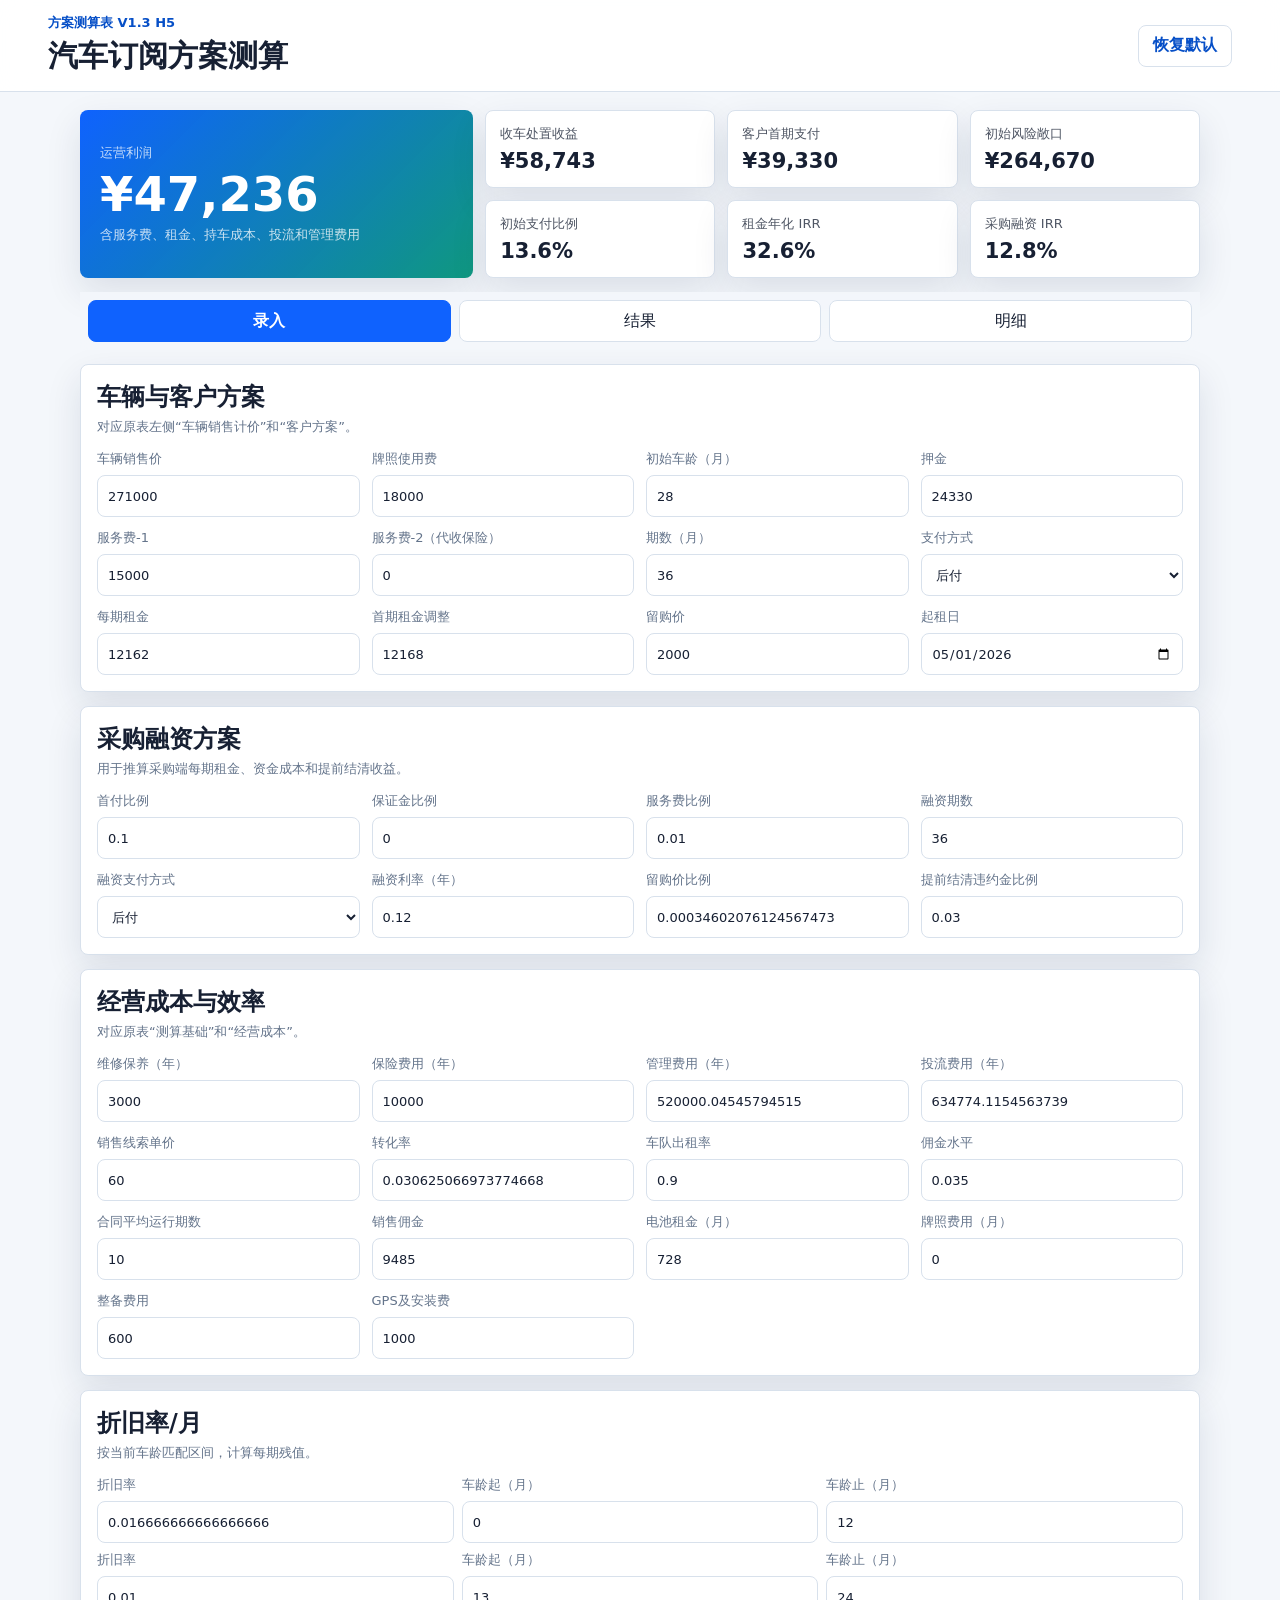
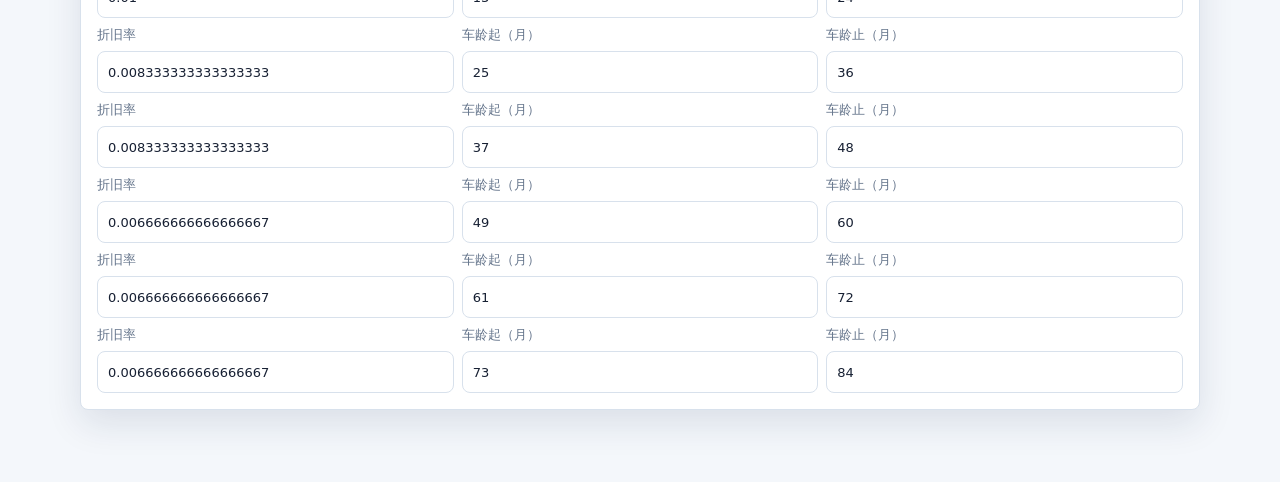
==== public/index.html @ 7b879dbf "Add Vercel public entry for calculator" ====
<!doctype html>
<html lang="zh-CN">
  <head>
    <meta charset="UTF-8" />
    <meta name="viewport" content="width=device-width, initial-scale=1.0" />
    <title>汽车订阅方案测算</title>
    <link rel="stylesheet" href="./calculator.css" />
  </head>
  <body>
    <header class="app-header">
      <div>
        <p class="eyebrow">方案测算表 V1.3 H5</p>
        <h1>汽车订阅方案测算</h1>
      </div>
      <button class="plain-button" id="resetBtn" type="button">恢复默认</button>
    </header>

    <main class="app-shell">
      <section class="summary-panel" aria-label="测算结果">
        <article class="hero-card">
          <span>运营利润</span>
          <strong id="operatingProfit">¥0</strong>
          <small id="profitHint">含服务费、租金、持车成本、投流和管理费用</small>
        </article>
        <div class="metric-grid">
          <article>
            <span>收车处置收益</span>
            <strong id="disposalProfit">¥0</strong>
          </article>
          <article>
            <span>客户首期支付</span>
            <strong id="initialPayment">¥0</strong>
          </article>
          <article>
            <span>初始风险敞口</span>
            <strong id="riskExposure">¥0</strong>
          </article>
          <article>
            <span>初始支付比例</span>
            <strong id="initialRatio">0.0%</strong>
          </article>
          <article>
            <span>租金年化 IRR</span>
            <strong id="rentIrr">0.0%</strong>
          </article>
          <article>
            <span>采购融资 IRR</span>
            <strong id="financeIrr">0.0%</strong>
          </article>
        </div>
      </section>

      <nav class="tabs" aria-label="测算模块">
        <button class="active" data-tab="input" type="button">录入</button>
        <button data-tab="result" type="button">结果</button>
        <button data-tab="cashflow" type="button">明细</button>
      </nav>

      <section class="tab-page active" id="inputTab">
        <form id="calcForm" class="form-stack">
          <section class="input-section">
            <div class="section-title">
              <h2>车辆与客户方案</h2>
              <p>对应原表左侧“车辆销售计价”和“客户方案”。</p>
            </div>
            <div class="field-grid">
              <label>车辆销售价<input name="vehiclePrice" type="number" inputmode="decimal" /></label>
              <label>牌照使用费<input name="plateUseFee" type="number" inputmode="decimal" /></label>
              <label>初始车龄（月）<input name="initialAge" type="number" inputmode="numeric" /></label>
              <label>押金<input name="deposit" type="number" inputmode="decimal" /></label>
              <label>服务费-1<input name="serviceFee1" type="number" inputmode="decimal" /></label>
              <label>服务费-2（代收保险）<input name="serviceFee2" type="number" inputmode="decimal" /></label>
              <label>期数（月）<input name="customerTerm" type="number" inputmode="numeric" /></label>
              <label>支付方式<select name="paymentMode"><option value="0">后付</option><option value="1">先付</option></select></label>
              <label>每期租金<input name="monthlyRent" type="number" inputmode="decimal" /></label>
              <label>首期租金调整<input name="firstRentAdjustment" type="number" inputmode="decimal" /></label>
              <label>留购价<input name="buyoutPrice" type="number" inputmode="decimal" /></label>
              <label>起租日<input name="startDate" type="date" /></label>
            </div>
          </section>

          <section class="input-section">
            <div class="section-title">
              <h2>采购融资方案</h2>
              <p>用于推算采购端每期租金、资金成本和提前结清收益。</p>
            </div>
            <div class="field-grid">
              <label>首付比例<input name="financeDownRatio" type="number" step="0.001" inputmode="decimal" /></label>
              <label>保证金比例<input name="financeDepositRatio" type="number" step="0.001" inputmode="decimal" /></label>
              <label>服务费比例<input name="financeFeeRatio" type="number" step="0.001" inputmode="decimal" /></label>
              <label>融资期数<input name="financeTerm" type="number" inputmode="numeric" /></label>
              <label>融资支付方式<select name="financePaymentMode"><option value="0">后付</option><option value="1">先付</option></select></label>
              <label>融资利率（年）<input name="financeRate" type="number" step="0.001" inputmode="decimal" /></label>
              <label>留购价比例<input name="financeBuyoutRatio" type="number" step="0.0001" inputmode="decimal" /></label>
              <label>提前结清违约金比例<input name="earlySettlePenalty" type="number" step="0.001" inputmode="decimal" /></label>
            </div>
          </section>

          <section class="input-section">
            <div class="section-title">
              <h2>经营成本与效率</h2>
              <p>对应原表“测算基础”和“经营成本”。</p>
            </div>
            <div class="field-grid">
              <label>维修保养（年）<input name="maintenanceYear" type="number" inputmode="decimal" /></label>
              <label>保险费用（年）<input name="insuranceYear" type="number" inputmode="decimal" /></label>
              <label>管理费用（年）<input name="adminCostYear" type="number" inputmode="decimal" /></label>
              <label>投流费用（年）<input name="trafficCostYear" type="number" inputmode="decimal" /></label>
              <label>销售线索单价<input name="leadPrice" type="number" inputmode="decimal" /></label>
              <label>转化率<input name="conversionRate" type="number" step="0.0001" inputmode="decimal" /></label>
              <label>车队出租率<input name="utilization" type="number" step="0.001" inputmode="decimal" /></label>
              <label>佣金水平<input name="commissionRate" type="number" step="0.001" inputmode="decimal" /></label>
              <label>合同平均运行期数<input name="avgRunMonths" type="number" inputmode="numeric" /></label>
              <label>销售佣金<input name="salesCommission" type="number" inputmode="decimal" /></label>
              <label>电池租金（月）<input name="batteryRent" type="number" inputmode="decimal" /></label>
              <label>牌照费用（月）<input name="plateMonthlyFee" type="number" inputmode="decimal" /></label>
              <label>整备费用<input name="refurbishFee" type="number" inputmode="decimal" /></label>
              <label>GPS及安装费<input name="gpsFee" type="number" inputmode="decimal" /></label>
            </div>
          </section>

          <section class="input-section">
            <div class="section-title">
              <h2>折旧率/月</h2>
              <p>按当前车龄匹配区间，计算每期残值。</p>
            </div>
            <div class="depreciation-grid" id="depreciationGrid"></div>
          </section>
        </form>
      </section>

      <section class="tab-page" id="resultTab">
        <div class="result-list" id="resultList"></div>
        <section class="input-section">
          <div class="section-title">
            <h2>现金流概览</h2>
            <p>展示项目净现金流前 36 期走势，便于手机快速判断回款节奏。</p>
          </div>
          <canvas id="cashflowChart" width="640" height="280" aria-label="现金流柱状图"></canvas>
        </section>
      </section>

      <section class="tab-page" id="cashflowTab">
        <div class="table-toolbar">
          <div>
            <h2>月度明细</h2>
            <p>与原表 0-60 期现金流保持同口径。</p>
          </div>
          <button class="plain-button" id="exportBtn" type="button">导出 JSON</button>
        </div>
        <div class="table-wrap">
          <table id="cashflowTable"></table>
        </div>
      </section>
    </main>

    <script src="./calculator.js"></script>
  </body>
</html>
---- public/calculator.css ----
:root {
  color-scheme: light;
  --bg: #f4f7fb;
  --panel: #ffffff;
  --panel-soft: #edf4fb;
  --text: #172033;
  --muted: #64748b;
  --line: #d8e1ec;
  --primary: #0f62fe;
  --primary-dark: #064fc7;
  --accent: #0f9f6e;
  --danger: #cf3f2f;
  --shadow: 0 14px 36px rgba(15, 35, 70, 0.11);
  font-family:
    Inter, "PingFang SC", "Microsoft YaHei", system-ui, -apple-system,
    BlinkMacSystemFont, "Segoe UI", sans-serif;
}

* {
  box-sizing: border-box;
}

body {
  margin: 0;
  background: var(--bg);
  color: var(--text);
}

button,
input,
select {
  font: inherit;
}

.app-header {
  position: sticky;
  top: 0;
  z-index: 20;
  display: flex;
  align-items: center;
  justify-content: space-between;
  gap: 16px;
  padding: 14px clamp(16px, 5vw, 48px);
  background: rgba(255, 255, 255, 0.92);
  border-bottom: 1px solid var(--line);
  backdrop-filter: blur(14px);
}

.app-header h1,
.section-title h2,
.table-toolbar h2 {
  margin: 0;
}

.app-header h1 {
  font-size: clamp(20px, 6vw, 30px);
}

.eyebrow,
.section-title p,
.table-toolbar p,
.hero-card small {
  margin: 0;
  color: var(--muted);
  font-size: 13px;
}

.eyebrow {
  margin-bottom: 4px;
  color: var(--primary-dark);
  font-weight: 700;
}

.app-shell {
  width: min(1120px, calc(100% - 24px));
  margin: 0 auto;
  padding: 18px 0 72px;
}

.summary-panel {
  display: grid;
  grid-template-columns: minmax(240px, 1.1fr) 2fr;
  gap: 12px;
  margin-bottom: 14px;
}

.hero-card,
.metric-grid article,
.input-section {
  background: var(--panel);
  border: 1px solid var(--line);
  border-radius: 8px;
  box-shadow: var(--shadow);
}

.hero-card {
  display: flex;
  min-height: 164px;
  flex-direction: column;
  justify-content: center;
  gap: 8px;
  padding: 20px;
  color: white;
  background:
    linear-gradient(135deg, rgba(15, 98, 254, 0.92), rgba(15, 159, 110, 0.88)),
    #0f62fe;
  border: 0;
}

.hero-card span,
.metric-grid span {
  color: inherit;
  opacity: 0.76;
  font-size: 13px;
}

.hero-card strong {
  font-size: clamp(34px, 11vw, 48px);
  line-height: 1;
}

.hero-card small {
  color: rgba(255, 255, 255, 0.78);
}

.metric-grid {
  display: grid;
  grid-template-columns: repeat(3, minmax(0, 1fr));
  gap: 12px;
}

.metric-grid article {
  display: flex;
  min-height: 76px;
  flex-direction: column;
  justify-content: center;
  gap: 6px;
  padding: 14px;
}

.metric-grid strong {
  font-size: 21px;
}

.tabs {
  position: sticky;
  top: 77px;
  z-index: 15;
  display: grid;
  grid-template-columns: repeat(3, 1fr);
  gap: 8px;
  margin-bottom: 14px;
  padding: 8px;
  background: rgba(244, 247, 251, 0.92);
  backdrop-filter: blur(12px);
}

.tabs button,
.plain-button {
  min-height: 42px;
  border: 1px solid var(--line);
  border-radius: 8px;
  background: var(--panel);
  color: var(--text);
  cursor: pointer;
}

.tabs button.active {
  border-color: var(--primary);
  background: var(--primary);
  color: white;
  font-weight: 700;
}

.plain-button {
  padding: 0 14px;
  color: var(--primary-dark);
  font-weight: 700;
}

.tab-page {
  display: none;
}

.tab-page.active {
  display: block;
}

.form-stack {
  display: grid;
  gap: 14px;
}

.input-section {
  padding: 16px;
}

.section-title {
  display: grid;
  gap: 5px;
  margin-bottom: 14px;
}

.field-grid {
  display: grid;
  grid-template-columns: repeat(4, minmax(0, 1fr));
  gap: 12px;
}

label {
  display: grid;
  gap: 7px;
  color: var(--muted);
  font-size: 13px;
}

input,
select {
  width: 100%;
  min-height: 42px;
  border: 1px solid var(--line);
  border-radius: 8px;
  padding: 8px 10px;
  background: #fff;
  color: var(--text);
}

input:focus,
select:focus {
  border-color: var(--primary);
  outline: 3px solid rgba(15, 98, 254, 0.12);
}

.depreciation-grid {
  display: grid;
  gap: 8px;
}

.depreciation-row {
  display: grid;
  grid-template-columns: 1fr 1fr 1fr;
  gap: 8px;
}

.result-list {
  display: grid;
  grid-template-columns: repeat(2, minmax(0, 1fr));
  gap: 12px;
  margin-bottom: 14px;
}

.result-item {
  display: grid;
  gap: 6px;
  padding: 14px;
  background: var(--panel);
  border: 1px solid var(--line);
  border-radius: 8px;
}

.result-item span {
  color: var(--muted);
  font-size: 13px;
}

.result-item strong {
  font-size: 22px;
}

canvas {
  width: 100%;
  max-height: 320px;
  background: #fff;
  border: 1px solid var(--line);
  border-radius: 8px;
}

.table-toolbar {
  display: flex;
  align-items: center;
  justify-content: space-between;
  gap: 12px;
  margin-bottom: 12px;
}

.table-wrap {
  overflow-x: auto;
  background: var(--panel);
  border: 1px solid var(--line);
  border-radius: 8px;
}

table {
  width: 100%;
  min-width: 960px;
  border-collapse: collapse;
  font-size: 13px;
}

th,
td {
  padding: 10px 9px;
  border-bottom: 1px solid var(--line);
  text-align: right;
  white-space: nowrap;
}

th:first-child,
td:first-child {
  position: sticky;
  left: 0;
  background: #fff;
  text-align: left;
}

th {
  color: var(--muted);
  background: #f8fafc;
  font-weight: 700;
}

.negative {
  color: var(--danger);
}

@media (max-width: 820px) {
  .app-header {
    align-items: flex-start;
  }

  .summary-panel,
  .metric-grid,
  .field-grid,
  .result-list {
    grid-template-columns: 1fr;
  }

  .metric-grid {
    grid-template-columns: repeat(2, minmax(0, 1fr));
  }

  .tabs {
    top: 72px;
  }

  .input-section {
    padding: 14px;
  }
}

@media (max-width: 520px) {
  .app-shell {
    width: min(100% - 16px, 1120px);
  }

  .app-header {
    padding: 12px 10px;
  }

  .plain-button {
    min-width: 76px;
    padding: 0 10px;
  }

  .metric-grid {
    grid-template-columns: 1fr;
  }

  .depreciation-row {
    grid-template-columns: 1fr;
  }
}
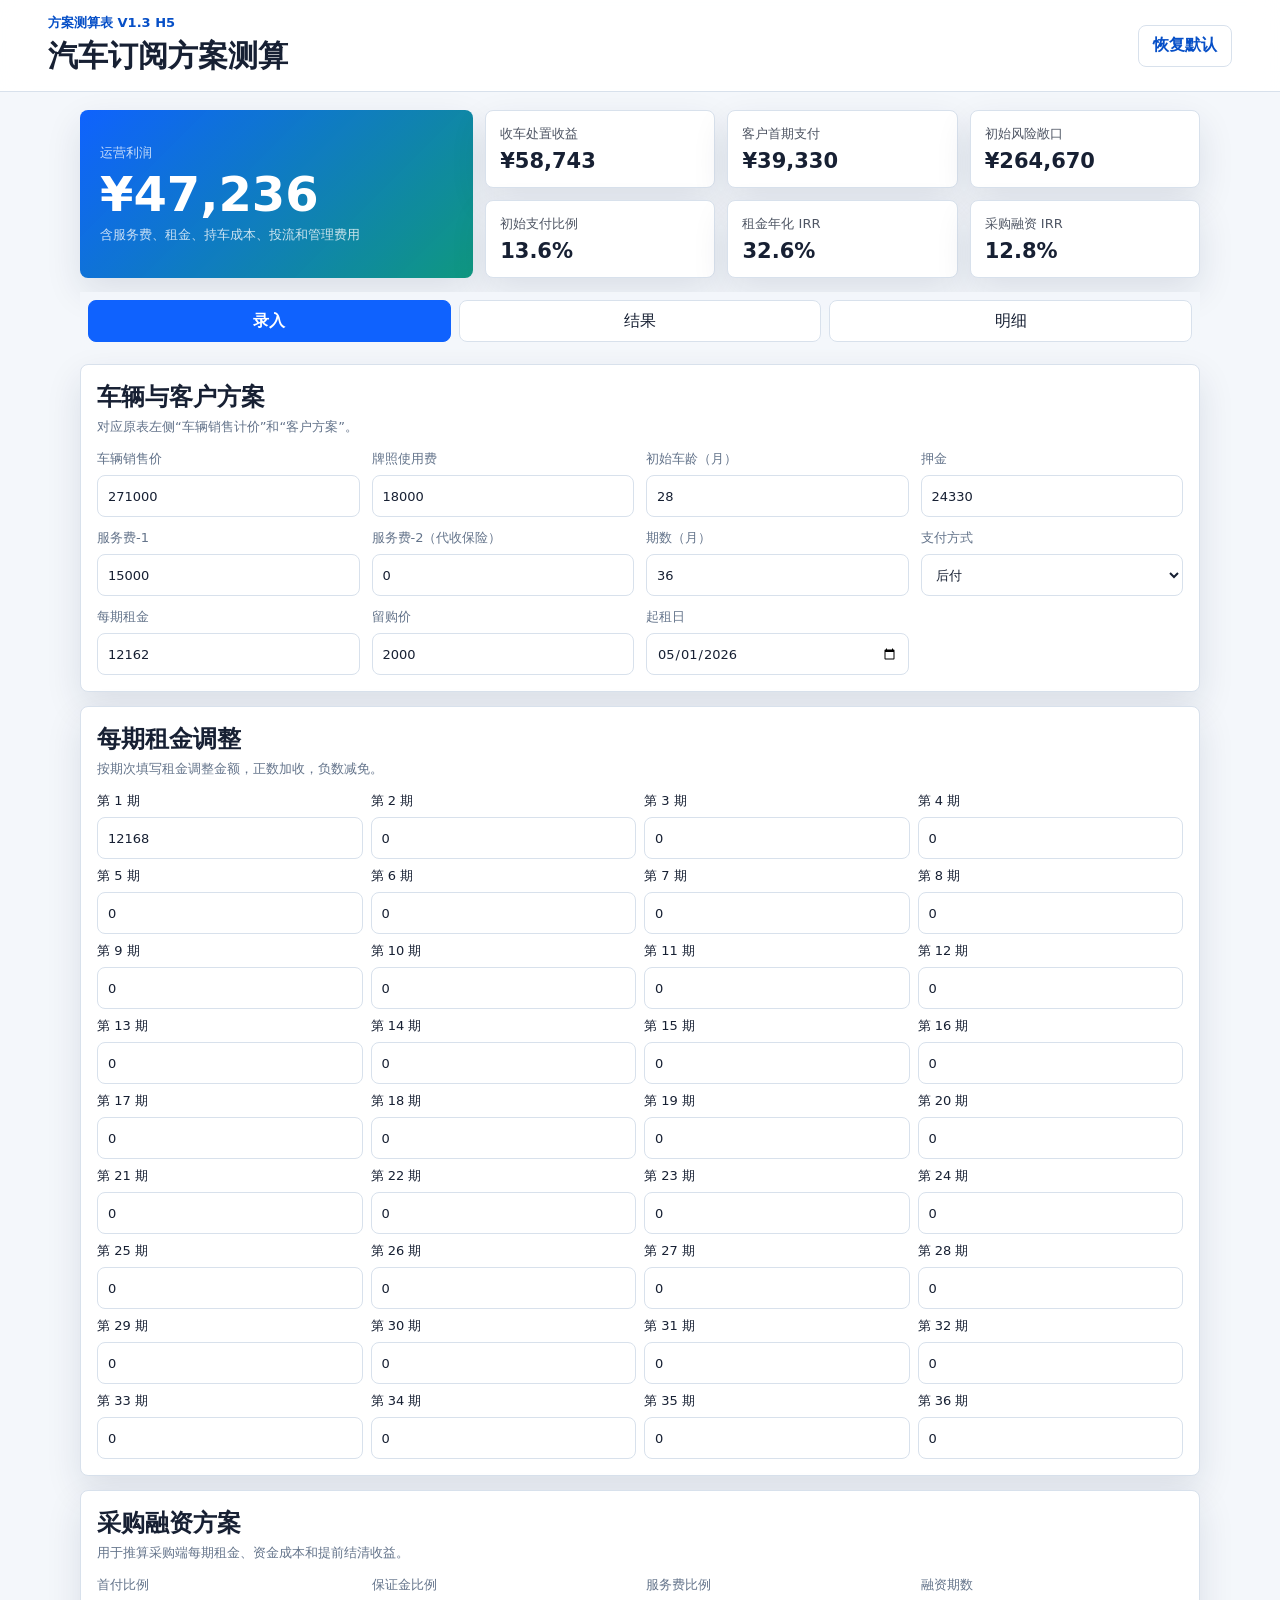
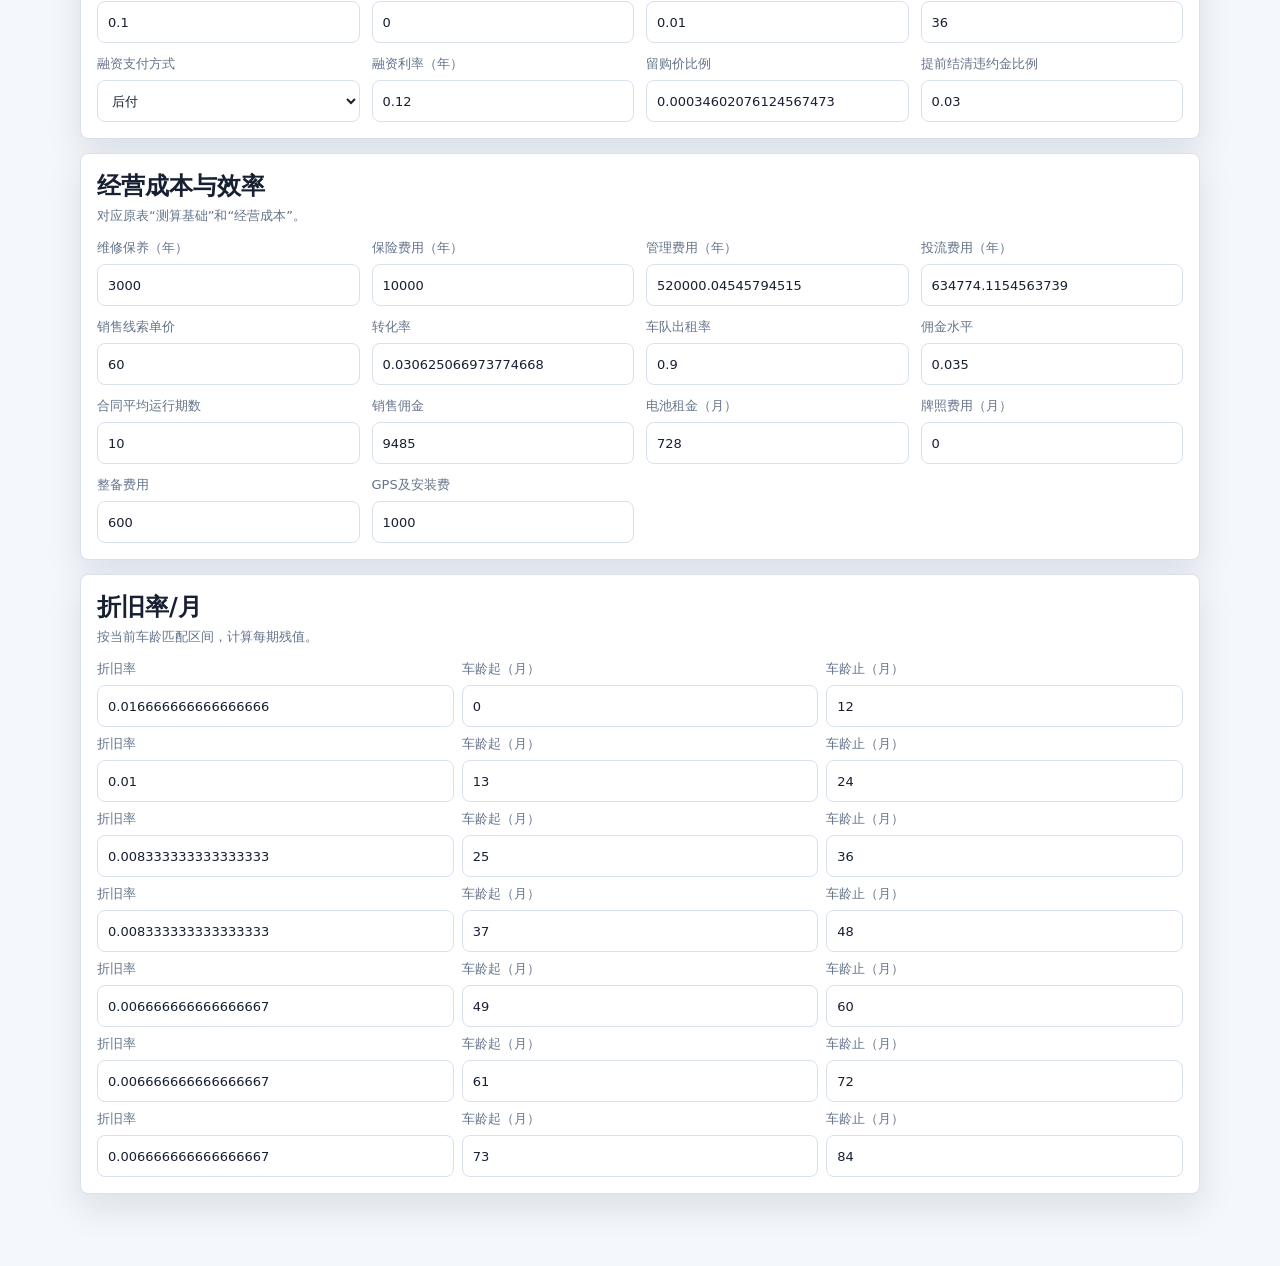
==== commit b75b253b: "Update calculator commission and rent adjustments" ====
--- a/public/index.html
+++ b/public/index.html
@@ -73,10 +73,17 @@
               <label>期数（月）<input name="customerTerm" type="number" inputmode="numeric" /></label>
               <label>支付方式<select name="paymentMode"><option value="0">后付</option><option value="1">先付</option></select></label>
               <label>每期租金<input name="monthlyRent" type="number" inputmode="decimal" /></label>
-              <label>首期租金调整<input name="firstRentAdjustment" type="number" inputmode="decimal" /></label>
               <label>留购价<input name="buyoutPrice" type="number" inputmode="decimal" /></label>
               <label>起租日<input name="startDate" type="date" /></label>
             </div>
+          </section>
+
+          <section class="input-section">
+            <div class="section-title">
+              <h2>每期租金调整</h2>
+              <p>按期次填写租金调整金额，正数加收，负数减免。</p>
+            </div>
+            <div class="rent-adjustment-grid" id="rentAdjustmentGrid"></div>
           </section>
 
           <section class="input-section">
--- a/public/calculator.css
+++ b/public/calculator.css
@@ -231,7 +231,8 @@
   outline: 3px solid rgba(15, 98, 254, 0.12);
 }
 
-.depreciation-grid {
+.depreciation-grid,
+.rent-adjustment-grid {
   display: grid;
   gap: 8px;
 }
@@ -240,6 +241,14 @@
   display: grid;
   grid-template-columns: 1fr 1fr 1fr;
   gap: 8px;
+}
+
+.rent-adjustment-grid {
+  grid-template-columns: repeat(4, minmax(0, 1fr));
+}
+
+.rent-adjustment-row label {
+  color: var(--text);
 }
 
 .result-list {
@@ -369,4 +378,8 @@
   .depreciation-row {
     grid-template-columns: 1fr;
   }
-}
+
+  .rent-adjustment-grid {
+    grid-template-columns: repeat(2, minmax(0, 1fr));
+  }
+}
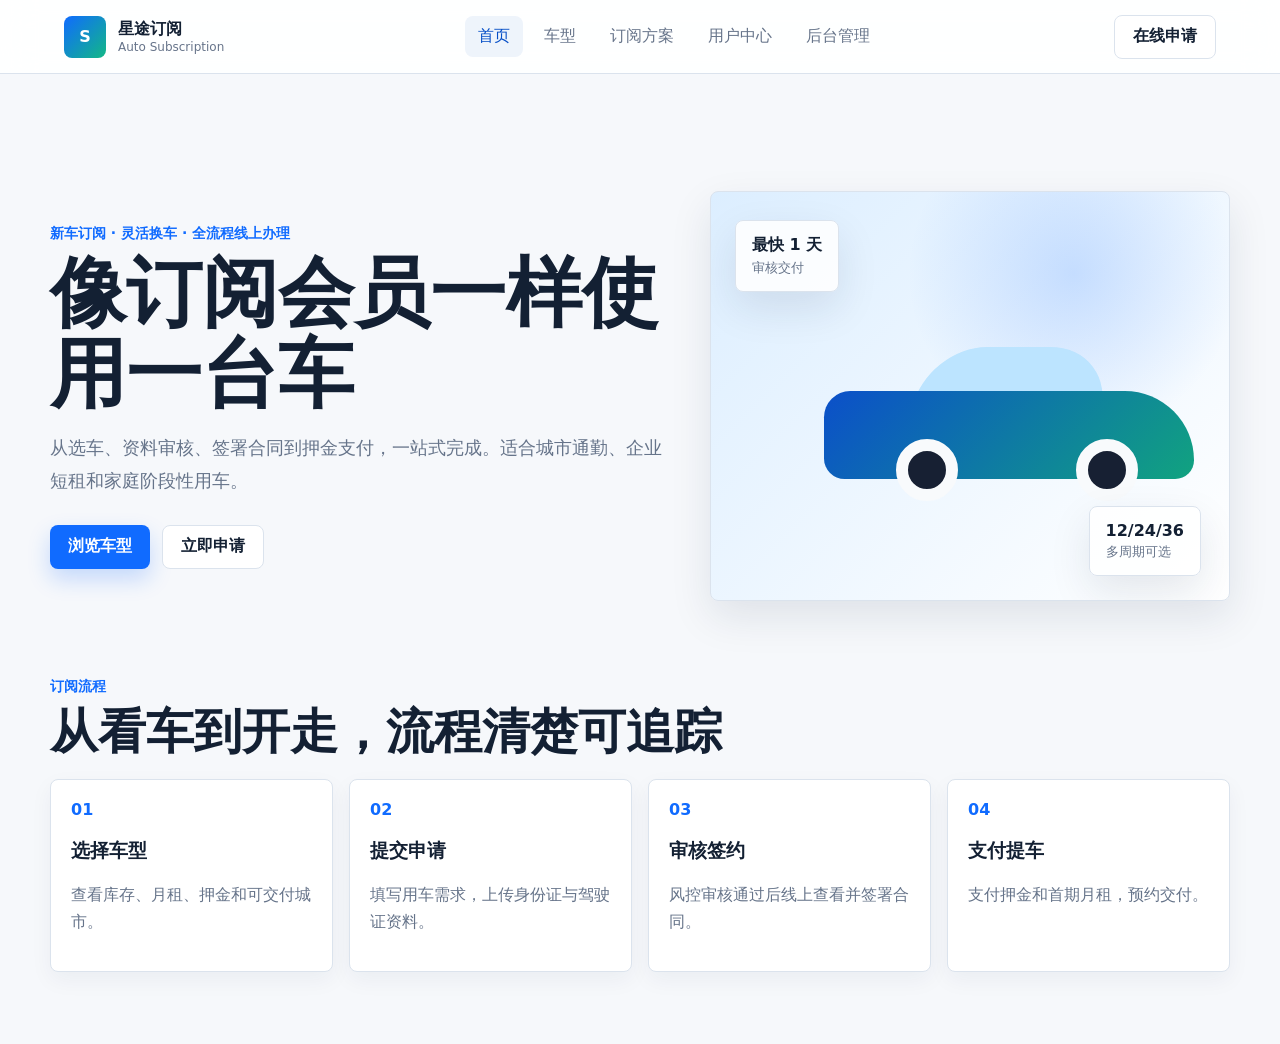
==== commit f13374b6: "Deploy car subscription website from public" ====
--- a/public/index.html
+++ b/public/index.html
@@ -3,164 +3,314 @@
   <head>
     <meta charset="UTF-8" />
     <meta name="viewport" content="width=device-width, initial-scale=1.0" />
-    <title>汽车订阅方案测算</title>
-    <link rel="stylesheet" href="./calculator.css" />
+    <title>星途汽车订阅平台</title>
+    <link rel="stylesheet" href="./styles.css" />
   </head>
   <body>
-    <header class="app-header">
-      <div>
-        <p class="eyebrow">方案测算表 V1.3 H5</p>
-        <h1>汽车订阅方案测算</h1>
-      </div>
-      <button class="plain-button" id="resetBtn" type="button">恢复默认</button>
+    <header class="topbar">
+      <a class="brand" href="#home" data-route="home">
+        <span class="brand-mark">S</span>
+        <span>
+          <strong>星途订阅</strong>
+          <small>Auto Subscription</small>
+        </span>
+      </a>
+      <nav class="main-nav" aria-label="主导航">
+        <a href="#home" data-route="home">首页</a>
+        <a href="#models" data-route="models">车型</a>
+        <a href="#plans" data-route="plans">订阅方案</a>
+        <a href="#user" data-route="user">用户中心</a>
+        <a href="#admin" data-route="admin">后台管理</a>
+      </nav>
+      <a class="ghost-button" href="#apply" data-route="apply">在线申请</a>
     </header>
 
-    <main class="app-shell">
-      <section class="summary-panel" aria-label="测算结果">
-        <article class="hero-card">
-          <span>运营利润</span>
-          <strong id="operatingProfit">¥0</strong>
-          <small id="profitHint">含服务费、租金、持车成本、投流和管理费用</small>
-        </article>
-        <div class="metric-grid">
+    <main>
+      <section class="page active" id="home" data-page="home">
+        <div class="hero">
+          <div class="hero-copy">
+            <span class="eyebrow">新车订阅 · 灵活换车 · 全流程线上办理</span>
+            <h1>像订阅会员一样使用一台车</h1>
+            <p>从选车、资料审核、签署合同到押金支付，一站式完成。适合城市通勤、企业短租和家庭阶段性用车。</p>
+            <div class="hero-actions">
+              <a class="primary-button" href="#models" data-route="models">浏览车型</a>
+              <a class="secondary-button" href="#apply" data-route="apply">立即申请</a>
+            </div>
+          </div>
+          <div class="hero-visual" aria-label="订阅汽车展示">
+            <div class="car-illustration">
+              <div class="car-window"></div>
+              <div class="car-body"></div>
+              <div class="wheel left"></div>
+              <div class="wheel right"></div>
+            </div>
+            <div class="floating-stat top">
+              <strong>最快 1 天</strong>
+              <span>审核交付</span>
+            </div>
+            <div class="floating-stat bottom">
+              <strong>12/24/36</strong>
+              <span>多周期可选</span>
+            </div>
+          </div>
+        </div>
+
+        <div class="section-header">
+          <span>订阅流程</span>
+          <h2>从看车到开走，流程清楚可追踪</h2>
+        </div>
+        <div class="steps-grid">
           <article>
-            <span>收车处置收益</span>
-            <strong id="disposalProfit">¥0</strong>
+            <strong>01</strong>
+            <h3>选择车型</h3>
+            <p>查看库存、月租、押金和可交付城市。</p>
           </article>
           <article>
-            <span>客户首期支付</span>
-            <strong id="initialPayment">¥0</strong>
+            <strong>02</strong>
+            <h3>提交申请</h3>
+            <p>填写用车需求，上传身份证与驾驶证资料。</p>
           </article>
           <article>
-            <span>初始风险敞口</span>
-            <strong id="riskExposure">¥0</strong>
+            <strong>03</strong>
+            <h3>审核签约</h3>
+            <p>风控审核通过后线上查看并签署合同。</p>
           </article>
           <article>
-            <span>初始支付比例</span>
-            <strong id="initialRatio">0.0%</strong>
+            <strong>04</strong>
+            <h3>支付提车</h3>
+            <p>支付押金和首期月租，预约交付。</p>
           </article>
-          <article>
-            <span>租金年化 IRR</span>
-            <strong id="rentIrr">0.0%</strong>
-          </article>
-          <article>
-            <span>采购融资 IRR</span>
-            <strong id="financeIrr">0.0%</strong>
-          </article>
-        </div>
-      </section>
-
-      <nav class="tabs" aria-label="测算模块">
-        <button class="active" data-tab="input" type="button">录入</button>
-        <button data-tab="result" type="button">结果</button>
-        <button data-tab="cashflow" type="button">明细</button>
-      </nav>
-
-      <section class="tab-page active" id="inputTab">
-        <form id="calcForm" class="form-stack">
-          <section class="input-section">
-            <div class="section-title">
-              <h2>车辆与客户方案</h2>
-              <p>对应原表左侧“车辆销售计价”和“客户方案”。</p>
-            </div>
-            <div class="field-grid">
-              <label>车辆销售价<input name="vehiclePrice" type="number" inputmode="decimal" /></label>
-              <label>牌照使用费<input name="plateUseFee" type="number" inputmode="decimal" /></label>
-              <label>初始车龄（月）<input name="initialAge" type="number" inputmode="numeric" /></label>
-              <label>押金<input name="deposit" type="number" inputmode="decimal" /></label>
-              <label>服务费-1<input name="serviceFee1" type="number" inputmode="decimal" /></label>
-              <label>服务费-2（代收保险）<input name="serviceFee2" type="number" inputmode="decimal" /></label>
-              <label>期数（月）<input name="customerTerm" type="number" inputmode="numeric" /></label>
-              <label>支付方式<select name="paymentMode"><option value="0">后付</option><option value="1">先付</option></select></label>
-              <label>每期租金<input name="monthlyRent" type="number" inputmode="decimal" /></label>
-              <label>留购价<input name="buyoutPrice" type="number" inputmode="decimal" /></label>
-              <label>起租日<input name="startDate" type="date" /></label>
+        </div>
+      </section>
+
+      <section class="page" id="models" data-page="models">
+        <div class="section-header">
+          <span>车型列表页</span>
+          <h2>选择适合你的订阅车型</h2>
+          <p>支持按级别、能源类型和库存状态快速筛选。</p>
+        </div>
+        <div class="filter-bar">
+          <button class="filter active" data-filter="all">全部</button>
+          <button class="filter" data-filter="ev">新能源</button>
+          <button class="filter" data-filter="suv">SUV</button>
+          <button class="filter" data-filter="sedan">轿车</button>
+          <button class="filter" data-filter="available">现车可订</button>
+        </div>
+        <div class="model-grid" id="modelGrid"></div>
+      </section>
+
+      <section class="page" id="detail" data-page="detail">
+        <div class="detail-layout" id="detailView"></div>
+      </section>
+
+      <section class="page" id="plans" data-page="plans">
+        <div class="section-header">
+          <span>订阅方案选择页</span>
+          <h2>选择周期与服务包</h2>
+          <p>价格包含基础保险、保养和道路救援，可叠加里程包。</p>
+        </div>
+        <div class="plan-grid" id="planGrid"></div>
+      </section>
+
+      <section class="page" id="apply" data-page="apply">
+        <div class="form-shell">
+          <div>
+            <span class="eyebrow">在线申请页</span>
+            <h2>提交订阅申请</h2>
+            <p>填写后会进入资料上传与审核流程。当前为本地演示，不会真实提交。</p>
+          </div>
+          <form class="stacked-form">
+            <label>
+              订阅车型
+              <select>
+                <option>Model E 城市版</option>
+                <option>Voyage SUV Pro</option>
+                <option>Lux S 商务版</option>
+              </select>
+            </label>
+            <label>
+              用车城市
+              <input type="text" value="上海" />
+            </label>
+            <label>
+              预计开始时间
+              <input type="date" />
+            </label>
+            <label>
+              联系人姓名
+              <input type="text" placeholder="请输入姓名" />
+            </label>
+            <label>
+              手机号
+              <input type="tel" placeholder="请输入手机号" />
+            </label>
+            <label>
+              备注需求
+              <textarea placeholder="如交付地址、颜色偏好、企业用车等"></textarea>
+            </label>
+            <a class="primary-button wide" href="#upload" data-route="upload">下一步：上传资料</a>
+          </form>
+        </div>
+      </section>
+
+      <section class="page" id="upload" data-page="upload">
+        <div class="section-header">
+          <span>身份/驾驶证资料上传页</span>
+          <h2>上传审核资料</h2>
+          <p>资料用于实名认证、驾驶资质和风控校验。</p>
+        </div>
+        <div class="upload-grid">
+          <div class="upload-box">
+            <strong>身份证正反面</strong>
+            <p>支持 JPG、PNG、PDF，需清晰无遮挡。</p>
+            <button>选择文件</button>
+          </div>
+          <div class="upload-box">
+            <strong>驾驶证主页/副页</strong>
+            <p>有效期需覆盖订阅周期。</p>
+            <button>选择文件</button>
+          </div>
+          <div class="upload-box">
+            <strong>补充风控资料</strong>
+            <p>企业用户可上传营业执照或授权书。</p>
+            <button>选择文件</button>
+          </div>
+        </div>
+        <div class="flow-actions">
+          <a class="secondary-button" href="#apply" data-route="apply">返回申请</a>
+          <a class="primary-button" href="#confirm" data-route="confirm">提交审核并确认订单</a>
+        </div>
+      </section>
+
+      <section class="page" id="confirm" data-page="confirm">
+        <div class="checkout-layout">
+          <div class="checkout-main">
+            <span class="eyebrow">订单确认页</span>
+            <h2>确认订阅订单</h2>
+            <div class="summary-list">
+              <div><span>车型</span><strong>Model E 城市版</strong></div>
+              <div><span>周期</span><strong>24 个月</strong></div>
+              <div><span>月租</span><strong>¥4,280/月</strong></div>
+              <div><span>押金</span><strong>¥12,000</strong></div>
+              <div><span>交付城市</span><strong>上海</strong></div>
+            </div>
+          </div>
+          <aside class="checkout-side">
+            <h3>费用合计</h3>
+            <div class="price-line"><span>押金</span><strong>¥12,000</strong></div>
+            <div class="price-line"><span>首期月租</span><strong>¥4,280</strong></div>
+            <div class="price-total"><span>本次应付</span><strong>¥16,280</strong></div>
+            <a class="primary-button wide" href="#payment" data-route="payment">去支付</a>
+          </aside>
+        </div>
+      </section>
+
+      <section class="page" id="payment" data-page="payment">
+        <div class="payment-panel">
+          <span class="eyebrow">支付/押金支付页</span>
+          <h2>支付押金与首期月租</h2>
+          <div class="pay-methods">
+            <button class="pay-method active">微信支付</button>
+            <button class="pay-method">支付宝</button>
+            <button class="pay-method">企业转账</button>
+          </div>
+          <div class="qr-code">¥16,280</div>
+          <p>支付成功后订单进入“待签约/交付”状态。</p>
+          <a class="primary-button" href="#contract" data-route="contract">模拟支付成功</a>
+        </div>
+      </section>
+
+      <section class="page" id="user" data-page="user">
+        <div class="dashboard-layout">
+          <aside class="sidebar">
+            <strong>用户中心</strong>
+            <a href="#user" data-route="user">我的订单</a>
+            <a href="#contract" data-route="contract">合同签署</a>
+            <a href="#upload" data-route="upload">资料管理</a>
+            <a href="#payment" data-route="payment">账单支付</a>
+          </aside>
+          <div class="dashboard-main">
+            <div class="section-header compact">
+              <span>用户中心</span>
+              <h2>我的订阅</h2>
+            </div>
+            <div class="user-card">
+              <div>
+                <h3>Model E 城市版</h3>
+                <p>订单号：SO20260521001 · 状态：待签署合同</p>
+              </div>
+              <a class="secondary-button" href="#contract" data-route="contract">查看合同</a>
+            </div>
+            <div class="progress-line">
+              <span class="done">申请</span>
+              <span class="done">审核</span>
+              <span class="active">签约</span>
+              <span>支付</span>
+              <span>交付</span>
+            </div>
+            <div class="metric-grid">
+              <article><span>下次账单</span><strong>2026-06-21</strong></article>
+              <article><span>月租</span><strong>¥4,280</strong></article>
+              <article><span>剩余里程</span><strong>1,820 km</strong></article>
+            </div>
+          </div>
+        </div>
+      </section>
+
+      <section class="page" id="contract" data-page="contract">
+        <div class="contract-layout">
+          <div class="contract-doc">
+            <span>汽车订阅服务合同</span>
+            <h2>星途订阅平台车辆订阅协议</h2>
+            <p>甲方为车辆订阅服务提供方，乙方为订阅用户。双方确认车辆、费用、交付、保险、违约与退订规则，并通过电子签名完成合同确认。</p>
+            <div class="contract-clause">1. 订阅车辆：Model E 城市版，车架号待交付时确认。</div>
+            <div class="contract-clause">2. 订阅周期：24 个月，月租 ¥4,280，押金 ¥12,000。</div>
+            <div class="contract-clause">3. 费用支付：乙方应按月支付订阅费用，逾期将触发提醒与风控流程。</div>
+            <div class="signature-box">点击右侧按钮完成电子签署</div>
+          </div>
+          <aside class="contract-actions">
+            <span class="eyebrow">合同查看与签署页</span>
+            <h3>签署状态</h3>
+            <p>合同模板已生成，等待用户电子签。</p>
+            <button class="primary-button wide" id="signButton">电子签署</button>
+            <button class="secondary-button wide">下载合同</button>
+          </aside>
+        </div>
+      </section>
+
+      <section class="page" id="admin" data-page="admin">
+        <div class="admin-layout">
+          <aside class="admin-menu">
+            <strong>运营后台</strong>
+            <button class="admin-tab active" data-admin="vehicles">车辆管理</button>
+            <button class="admin-tab" data-admin="pricing">价格管理</button>
+            <button class="admin-tab" data-admin="orders">订单管理</button>
+            <button class="admin-tab" data-admin="customers">客户管理</button>
+            <button class="admin-tab" data-admin="contracts">合同管理</button>
+            <button class="admin-tab" data-admin="payments">支付管理</button>
+            <button class="admin-tab" data-admin="risk">风控审核</button>
+            <button class="admin-tab" data-admin="analytics">运营数据</button>
+          </aside>
+          <section class="admin-content">
+            <div class="admin-head">
+              <div>
+                <span class="eyebrow">后台模块</span>
+                <h2 id="adminTitle">车辆管理</h2>
+              </div>
+              <button class="primary-button">新增记录</button>
+            </div>
+            <div class="admin-kpis" id="adminKpis"></div>
+            <div class="table-wrap">
+              <table>
+                <thead id="adminTableHead"></thead>
+                <tbody id="adminTableBody"></tbody>
+              </table>
             </div>
           </section>
-
-          <section class="input-section">
-            <div class="section-title">
-              <h2>每期租金调整</h2>
-              <p>按期次填写租金调整金额，正数加收，负数减免。</p>
-            </div>
-            <div class="rent-adjustment-grid" id="rentAdjustmentGrid"></div>
-          </section>
-
-          <section class="input-section">
-            <div class="section-title">
-              <h2>采购融资方案</h2>
-              <p>用于推算采购端每期租金、资金成本和提前结清收益。</p>
-            </div>
-            <div class="field-grid">
-              <label>首付比例<input name="financeDownRatio" type="number" step="0.001" inputmode="decimal" /></label>
-              <label>保证金比例<input name="financeDepositRatio" type="number" step="0.001" inputmode="decimal" /></label>
-              <label>服务费比例<input name="financeFeeRatio" type="number" step="0.001" inputmode="decimal" /></label>
-              <label>融资期数<input name="financeTerm" type="number" inputmode="numeric" /></label>
-              <label>融资支付方式<select name="financePaymentMode"><option value="0">后付</option><option value="1">先付</option></select></label>
-              <label>融资利率（年）<input name="financeRate" type="number" step="0.001" inputmode="decimal" /></label>
-              <label>留购价比例<input name="financeBuyoutRatio" type="number" step="0.0001" inputmode="decimal" /></label>
-              <label>提前结清违约金比例<input name="earlySettlePenalty" type="number" step="0.001" inputmode="decimal" /></label>
-            </div>
-          </section>
-
-          <section class="input-section">
-            <div class="section-title">
-              <h2>经营成本与效率</h2>
-              <p>对应原表“测算基础”和“经营成本”。</p>
-            </div>
-            <div class="field-grid">
-              <label>维修保养（年）<input name="maintenanceYear" type="number" inputmode="decimal" /></label>
-              <label>保险费用（年）<input name="insuranceYear" type="number" inputmode="decimal" /></label>
-              <label>管理费用（年）<input name="adminCostYear" type="number" inputmode="decimal" /></label>
-              <label>投流费用（年）<input name="trafficCostYear" type="number" inputmode="decimal" /></label>
-              <label>销售线索单价<input name="leadPrice" type="number" inputmode="decimal" /></label>
-              <label>转化率<input name="conversionRate" type="number" step="0.0001" inputmode="decimal" /></label>
-              <label>车队出租率<input name="utilization" type="number" step="0.001" inputmode="decimal" /></label>
-              <label>佣金水平<input name="commissionRate" type="number" step="0.001" inputmode="decimal" /></label>
-              <label>合同平均运行期数<input name="avgRunMonths" type="number" inputmode="numeric" /></label>
-              <label>销售佣金<input name="salesCommission" type="number" inputmode="decimal" /></label>
-              <label>电池租金（月）<input name="batteryRent" type="number" inputmode="decimal" /></label>
-              <label>牌照费用（月）<input name="plateMonthlyFee" type="number" inputmode="decimal" /></label>
-              <label>整备费用<input name="refurbishFee" type="number" inputmode="decimal" /></label>
-              <label>GPS及安装费<input name="gpsFee" type="number" inputmode="decimal" /></label>
-            </div>
-          </section>
-
-          <section class="input-section">
-            <div class="section-title">
-              <h2>折旧率/月</h2>
-              <p>按当前车龄匹配区间，计算每期残值。</p>
-            </div>
-            <div class="depreciation-grid" id="depreciationGrid"></div>
-          </section>
-        </form>
-      </section>
-
-      <section class="tab-page" id="resultTab">
-        <div class="result-list" id="resultList"></div>
-        <section class="input-section">
-          <div class="section-title">
-            <h2>现金流概览</h2>
-            <p>展示项目净现金流前 36 期走势，便于手机快速判断回款节奏。</p>
-          </div>
-          <canvas id="cashflowChart" width="640" height="280" aria-label="现金流柱状图"></canvas>
-        </section>
-      </section>
-
-      <section class="tab-page" id="cashflowTab">
-        <div class="table-toolbar">
-          <div>
-            <h2>月度明细</h2>
-            <p>与原表 0-60 期现金流保持同口径。</p>
-          </div>
-          <button class="plain-button" id="exportBtn" type="button">导出 JSON</button>
-        </div>
-        <div class="table-wrap">
-          <table id="cashflowTable"></table>
         </div>
       </section>
     </main>
 
-    <script src="./calculator.js"></script>
+    <script src="./app.js"></script>
   </body>
 </html>
--- a/public/styles.css
+++ b/public/styles.css
@@ -0,0 +1,886 @@
+:root {
+  color-scheme: light;
+  --bg: #f6f8fb;
+  --panel: #ffffff;
+  --panel-soft: #eef4fb;
+  --text: #132033;
+  --muted: #66748a;
+  --line: #dbe3ed;
+  --primary: #106bff;
+  --primary-dark: #064fc7;
+  --accent: #00a884;
+  --warning: #f59f00;
+  --danger: #d9480f;
+  --shadow: 0 16px 42px rgba(21, 42, 70, 0.1);
+  font-family:
+    Inter, "PingFang SC", "Microsoft YaHei", system-ui, -apple-system,
+    BlinkMacSystemFont, "Segoe UI", sans-serif;
+}
+
+* {
+  box-sizing: border-box;
+}
+
+html {
+  scroll-behavior: smooth;
+}
+
+body {
+  margin: 0;
+  background: var(--bg);
+  color: var(--text);
+}
+
+a {
+  color: inherit;
+  text-decoration: none;
+}
+
+button,
+input,
+select,
+textarea {
+  font: inherit;
+}
+
+.topbar {
+  position: sticky;
+  top: 0;
+  z-index: 10;
+  display: flex;
+  align-items: center;
+  justify-content: space-between;
+  gap: 22px;
+  min-height: 74px;
+  padding: 12px clamp(18px, 5vw, 72px);
+  background: rgba(255, 255, 255, 0.9);
+  border-bottom: 1px solid var(--line);
+  backdrop-filter: blur(16px);
+}
+
+.brand {
+  display: flex;
+  align-items: center;
+  gap: 12px;
+  min-width: 170px;
+}
+
+.brand-mark {
+  display: grid;
+  width: 42px;
+  height: 42px;
+  place-items: center;
+  color: white;
+  background: linear-gradient(135deg, var(--primary), #12b886);
+  border-radius: 8px;
+  font-weight: 800;
+}
+
+.brand small {
+  display: block;
+  color: var(--muted);
+  font-size: 12px;
+}
+
+.main-nav {
+  display: flex;
+  align-items: center;
+  justify-content: center;
+  gap: 8px;
+  flex: 1;
+}
+
+.main-nav a,
+.sidebar a,
+.admin-tab {
+  border-radius: 8px;
+  color: var(--muted);
+  padding: 10px 13px;
+}
+
+.main-nav a.active,
+.main-nav a:hover,
+.sidebar a:hover,
+.admin-tab.active {
+  background: var(--panel-soft);
+  color: var(--primary-dark);
+}
+
+main {
+  min-height: calc(100vh - 74px);
+}
+
+.page {
+  display: none;
+  width: min(1180px, calc(100% - 36px));
+  margin: 0 auto;
+  padding: 42px 0 72px;
+}
+
+.page.active {
+  display: block;
+}
+
+.hero {
+  display: grid;
+  grid-template-columns: minmax(0, 1fr) minmax(340px, 520px);
+  gap: 40px;
+  align-items: center;
+  min-height: 560px;
+}
+
+.hero-copy h1,
+.section-header h2,
+.form-shell h2,
+.checkout-main h2,
+.payment-panel h2 {
+  margin: 10px 0 16px;
+  letter-spacing: 0;
+  line-height: 1.06;
+}
+
+.hero-copy h1 {
+  max-width: 680px;
+  font-size: clamp(42px, 6vw, 76px);
+}
+
+.hero-copy p {
+  max-width: 620px;
+  color: var(--muted);
+  font-size: 18px;
+  line-height: 1.8;
+}
+
+.eyebrow,
+.section-header span {
+  color: var(--primary);
+  font-size: 14px;
+  font-weight: 800;
+}
+
+.hero-actions,
+.flow-actions {
+  display: flex;
+  flex-wrap: wrap;
+  gap: 12px;
+  margin-top: 28px;
+}
+
+.primary-button,
+.secondary-button,
+.ghost-button {
+  display: inline-flex;
+  align-items: center;
+  justify-content: center;
+  min-height: 44px;
+  border: 0;
+  border-radius: 8px;
+  cursor: pointer;
+  font-weight: 800;
+  padding: 0 18px;
+}
+
+.primary-button {
+  color: white;
+  background: var(--primary);
+  box-shadow: 0 10px 22px rgba(16, 107, 255, 0.22);
+}
+
+.primary-button:hover {
+  background: var(--primary-dark);
+}
+
+.secondary-button,
+.ghost-button {
+  background: var(--panel);
+  border: 1px solid var(--line);
+  color: var(--text);
+}
+
+.wide {
+  width: 100%;
+}
+
+.hero-visual {
+  position: relative;
+  min-height: 410px;
+  overflow: hidden;
+  background:
+    radial-gradient(circle at 70% 20%, rgba(16, 107, 255, 0.18), transparent 34%),
+    linear-gradient(135deg, #dceeff, #ffffff);
+  border: 1px solid var(--line);
+  border-radius: 8px;
+  box-shadow: var(--shadow);
+}
+
+.car-illustration {
+  position: absolute;
+  right: 35px;
+  bottom: 85px;
+  width: 370px;
+  height: 190px;
+}
+
+.car-body {
+  position: absolute;
+  inset: 66px 0 36px;
+  background: linear-gradient(135deg, #0b4fca, #11a37f);
+  border-radius: 28px 74px 20px 22px;
+}
+
+.car-window {
+  position: absolute;
+  top: 22px;
+  left: 94px;
+  width: 190px;
+  height: 75px;
+  background: #bce4ff;
+  border-radius: 60px 68px 8px 10px;
+  transform: skewX(-14deg);
+}
+
+.wheel {
+  position: absolute;
+  bottom: 14px;
+  width: 62px;
+  height: 62px;
+  background: #172033;
+  border: 12px solid #f8fafc;
+  border-radius: 50%;
+}
+
+.wheel.left {
+  left: 72px;
+}
+
+.wheel.right {
+  right: 56px;
+}
+
+.floating-stat {
+  position: absolute;
+  display: grid;
+  gap: 3px;
+  padding: 14px 16px;
+  background: rgba(255, 255, 255, 0.88);
+  border: 1px solid var(--line);
+  border-radius: 8px;
+  box-shadow: var(--shadow);
+}
+
+.floating-stat.top {
+  left: 24px;
+  top: 28px;
+}
+
+.floating-stat.bottom {
+  right: 28px;
+  bottom: 24px;
+}
+
+.floating-stat span {
+  color: var(--muted);
+  font-size: 13px;
+}
+
+.section-header {
+  max-width: 760px;
+  margin-bottom: 22px;
+}
+
+.section-header h2 {
+  font-size: clamp(30px, 4vw, 48px);
+}
+
+.section-header p {
+  color: var(--muted);
+  line-height: 1.7;
+}
+
+.section-header.compact h2 {
+  font-size: 34px;
+}
+
+.steps-grid,
+.model-grid,
+.plan-grid,
+.upload-grid,
+.metric-grid,
+.admin-kpis {
+  display: grid;
+  grid-template-columns: repeat(4, minmax(0, 1fr));
+  gap: 16px;
+}
+
+.steps-grid article,
+.model-card,
+.plan-card,
+.upload-box,
+.user-card,
+.metric-grid article,
+.checkout-side,
+.payment-panel,
+.contract-actions,
+.admin-kpis article {
+  background: var(--panel);
+  border: 1px solid var(--line);
+  border-radius: 8px;
+  box-shadow: 0 8px 22px rgba(21, 42, 70, 0.05);
+}
+
+.steps-grid article,
+.model-card,
+.plan-card,
+.upload-box,
+.metric-grid article,
+.admin-kpis article {
+  padding: 20px;
+}
+
+.steps-grid strong {
+  color: var(--primary);
+}
+
+.steps-grid p,
+.model-card p,
+.plan-card p,
+.upload-box p,
+.payment-panel p,
+.contract-actions p {
+  color: var(--muted);
+  line-height: 1.65;
+}
+
+.filter-bar,
+.pay-methods {
+  display: flex;
+  flex-wrap: wrap;
+  gap: 10px;
+  margin-bottom: 22px;
+}
+
+.filter,
+.pay-method {
+  min-height: 38px;
+  padding: 0 14px;
+  border: 1px solid var(--line);
+  background: var(--panel);
+  border-radius: 999px;
+  cursor: pointer;
+}
+
+.filter.active,
+.pay-method.active {
+  color: white;
+  background: var(--primary);
+  border-color: var(--primary);
+}
+
+.model-card {
+  display: grid;
+  gap: 14px;
+}
+
+.model-image {
+  display: grid;
+  min-height: 150px;
+  place-items: end center;
+  padding: 22px 18px;
+  background: linear-gradient(135deg, #e9f3ff, #f8fbff);
+  border-radius: 8px;
+}
+
+.mini-car {
+  width: 82%;
+  max-width: 260px;
+  height: 72px;
+  background: linear-gradient(135deg, var(--paint, #106bff), #172033);
+  border-radius: 42px 80px 18px 22px;
+  position: relative;
+}
+
+.mini-car::before {
+  content: "";
+  position: absolute;
+  top: -30px;
+  left: 32%;
+  width: 38%;
+  height: 42px;
+  background: #cfeeff;
+  border-radius: 48px 50px 4px 6px;
+  transform: skewX(-12deg);
+}
+
+.mini-car::after {
+  content: "";
+  position: absolute;
+  left: 14%;
+  right: 11%;
+  bottom: -14px;
+  height: 28px;
+  background:
+    radial-gradient(circle at 10% 50%, #172033 0 12px, transparent 13px),
+    radial-gradient(circle at 90% 50%, #172033 0 12px, transparent 13px);
+}
+
+.tag-row {
+  display: flex;
+  flex-wrap: wrap;
+  gap: 8px;
+}
+
+.tag {
+  border-radius: 999px;
+  background: var(--panel-soft);
+  color: var(--primary-dark);
+  font-size: 12px;
+  font-weight: 800;
+  padding: 5px 8px;
+}
+
+.card-foot,
+.price-line,
+.price-total,
+.summary-list div {
+  display: flex;
+  align-items: center;
+  justify-content: space-between;
+  gap: 16px;
+}
+
+.price {
+  color: var(--primary-dark);
+  font-size: 24px;
+}
+
+.detail-layout,
+.checkout-layout,
+.contract-layout {
+  display: grid;
+  grid-template-columns: minmax(0, 1fr) 360px;
+  gap: 24px;
+}
+
+.detail-media,
+.detail-panel,
+.checkout-main,
+.contract-doc,
+.form-shell,
+.dashboard-main,
+.admin-content {
+  background: var(--panel);
+  border: 1px solid var(--line);
+  border-radius: 8px;
+  padding: 28px;
+}
+
+.detail-media {
+  min-height: 400px;
+  display: grid;
+  align-items: end;
+  background: linear-gradient(135deg, #edf6ff, #ffffff);
+}
+
+.detail-media .mini-car {
+  margin: auto auto 42px;
+  width: min(540px, 85%);
+  height: 128px;
+}
+
+.detail-panel {
+  display: grid;
+  align-content: start;
+  gap: 18px;
+}
+
+.spec-grid {
+  display: grid;
+  grid-template-columns: repeat(2, minmax(0, 1fr));
+  gap: 12px;
+}
+
+.spec-grid div {
+  padding: 12px;
+  background: var(--panel-soft);
+  border-radius: 8px;
+}
+
+.spec-grid span,
+.summary-list span,
+.metric-grid span,
+.price-line span,
+.admin-kpis span {
+  display: block;
+  color: var(--muted);
+  font-size: 13px;
+}
+
+.plan-card {
+  display: grid;
+  gap: 13px;
+  position: relative;
+}
+
+.plan-card.featured {
+  border-color: rgba(16, 107, 255, 0.5);
+  box-shadow: 0 16px 36px rgba(16, 107, 255, 0.12);
+}
+
+.plan-card ul {
+  display: grid;
+  gap: 8px;
+  margin: 0;
+  padding: 0 0 0 18px;
+  color: var(--muted);
+}
+
+.form-shell {
+  display: grid;
+  grid-template-columns: 0.82fr 1.18fr;
+  gap: 30px;
+}
+
+.stacked-form {
+  display: grid;
+  gap: 14px;
+}
+
+.stacked-form label {
+  display: grid;
+  gap: 7px;
+  color: var(--muted);
+  font-weight: 700;
+}
+
+.stacked-form input,
+.stacked-form select,
+.stacked-form textarea {
+  width: 100%;
+  border: 1px solid var(--line);
+  border-radius: 8px;
+  color: var(--text);
+  padding: 12px 13px;
+}
+
+.stacked-form textarea {
+  min-height: 96px;
+  resize: vertical;
+}
+
+.upload-box {
+  min-height: 190px;
+  display: grid;
+  align-content: space-between;
+}
+
+.upload-box button {
+  min-height: 40px;
+  border: 1px dashed var(--primary);
+  border-radius: 8px;
+  color: var(--primary-dark);
+  background: #f4f8ff;
+  cursor: pointer;
+}
+
+.checkout-main,
+.checkout-side,
+.contract-actions,
+.payment-panel {
+  padding: 28px;
+}
+
+.summary-list {
+  display: grid;
+  gap: 12px;
+  margin-top: 24px;
+}
+
+.summary-list div,
+.price-line,
+.price-total {
+  padding: 14px 0;
+  border-bottom: 1px solid var(--line);
+}
+
+.price-total strong {
+  color: var(--danger);
+  font-size: 30px;
+}
+
+.payment-panel {
+  width: min(560px, 100%);
+  margin: 0 auto;
+  text-align: center;
+}
+
+.pay-methods {
+  justify-content: center;
+}
+
+.qr-code {
+  display: grid;
+  width: 210px;
+  height: 210px;
+  place-items: center;
+  margin: 24px auto;
+  background:
+    linear-gradient(90deg, #172033 10px, transparent 10px) 0 0 / 24px 24px,
+    linear-gradient(#172033 10px, transparent 10px) 0 0 / 24px 24px,
+    #fff;
+  border: 12px solid white;
+  outline: 1px solid var(--line);
+  color: var(--primary);
+  font-size: 28px;
+  font-weight: 900;
+}
+
+.dashboard-layout,
+.admin-layout {
+  display: grid;
+  grid-template-columns: 230px minmax(0, 1fr);
+  gap: 20px;
+}
+
+.sidebar,
+.admin-menu {
+  position: sticky;
+  top: 94px;
+  display: grid;
+  align-content: start;
+  gap: 8px;
+  min-height: 420px;
+  background: var(--panel);
+  border: 1px solid var(--line);
+  border-radius: 8px;
+  padding: 18px;
+}
+
+.user-card {
+  display: flex;
+  align-items: center;
+  justify-content: space-between;
+  gap: 18px;
+  padding: 22px;
+}
+
+.user-card p {
+  color: var(--muted);
+}
+
+.progress-line {
+  display: grid;
+  grid-template-columns: repeat(5, minmax(0, 1fr));
+  gap: 8px;
+  margin: 22px 0;
+}
+
+.progress-line span {
+  border-radius: 8px;
+  background: var(--panel-soft);
+  color: var(--muted);
+  padding: 10px;
+  text-align: center;
+}
+
+.progress-line .done {
+  color: #087f5b;
+  background: #d3f9d8;
+}
+
+.progress-line .active {
+  color: #8d5b00;
+  background: #fff3bf;
+}
+
+.contract-doc {
+  min-height: 620px;
+  background: #fffefa;
+}
+
+.contract-doc h2 {
+  text-align: center;
+}
+
+.contract-doc p {
+  color: var(--muted);
+  line-height: 1.8;
+}
+
+.contract-clause {
+  margin-top: 16px;
+  padding: 14px;
+  border: 1px solid #eadfbe;
+  border-radius: 8px;
+  background: #fff9db;
+}
+
+.signature-box {
+  display: grid;
+  height: 116px;
+  place-items: center;
+  margin-top: 28px;
+  border: 1px dashed var(--warning);
+  border-radius: 8px;
+  color: var(--muted);
+}
+
+.signature-box.signed {
+  border-color: var(--accent);
+  color: #087f5b;
+  background: #d3f9d8;
+  font-weight: 900;
+}
+
+.admin-menu button {
+  border: 0;
+  text-align: left;
+  background: transparent;
+  cursor: pointer;
+}
+
+.admin-head {
+  display: flex;
+  align-items: center;
+  justify-content: space-between;
+  gap: 18px;
+  margin-bottom: 18px;
+}
+
+.admin-head h2 {
+  margin: 6px 0 0;
+  font-size: 34px;
+}
+
+.admin-kpis {
+  grid-template-columns: repeat(3, minmax(0, 1fr));
+  margin-bottom: 18px;
+}
+
+.admin-kpis strong {
+  display: block;
+  margin-top: 6px;
+  font-size: 24px;
+}
+
+.table-wrap {
+  overflow-x: auto;
+  border: 1px solid var(--line);
+  border-radius: 8px;
+}
+
+table {
+  width: 100%;
+  min-width: 780px;
+  border-collapse: collapse;
+  background: white;
+}
+
+th,
+td {
+  padding: 14px 15px;
+  border-bottom: 1px solid var(--line);
+  text-align: left;
+  white-space: nowrap;
+}
+
+th {
+  color: var(--muted);
+  background: #f8fafc;
+  font-size: 13px;
+}
+
+.status {
+  display: inline-flex;
+  align-items: center;
+  min-height: 26px;
+  border-radius: 999px;
+  padding: 0 9px;
+  background: var(--panel-soft);
+  color: var(--primary-dark);
+  font-size: 12px;
+  font-weight: 800;
+}
+
+@media (max-width: 980px) {
+  .topbar,
+  .main-nav {
+    flex-wrap: wrap;
+  }
+
+  .main-nav {
+    justify-content: flex-start;
+    order: 3;
+    width: 100%;
+  }
+
+  .hero,
+  .detail-layout,
+  .checkout-layout,
+  .contract-layout,
+  .form-shell,
+  .dashboard-layout,
+  .admin-layout {
+    grid-template-columns: 1fr;
+  }
+
+  .steps-grid,
+  .model-grid,
+  .plan-grid,
+  .upload-grid,
+  .metric-grid,
+  .admin-kpis {
+    grid-template-columns: repeat(2, minmax(0, 1fr));
+  }
+
+  .sidebar,
+  .admin-menu {
+    position: static;
+    min-height: unset;
+  }
+}
+
+@media (max-width: 620px) {
+  .page {
+    width: min(100% - 24px, 1180px);
+    padding-top: 26px;
+  }
+
+  .topbar {
+    padding: 12px;
+  }
+
+  .ghost-button {
+    width: 100%;
+  }
+
+  .hero {
+    min-height: unset;
+  }
+
+  .hero-visual {
+    min-height: 290px;
+  }
+
+  .car-illustration {
+    right: -28px;
+    bottom: 70px;
+    transform: scale(0.72);
+  }
+
+  .steps-grid,
+  .model-grid,
+  .plan-grid,
+  .upload-grid,
+  .metric-grid,
+  .admin-kpis,
+  .progress-line,
+  .spec-grid {
+    grid-template-columns: 1fr;
+  }
+
+  .user-card,
+  .admin-head {
+    align-items: stretch;
+    flex-direction: column;
+  }
+}
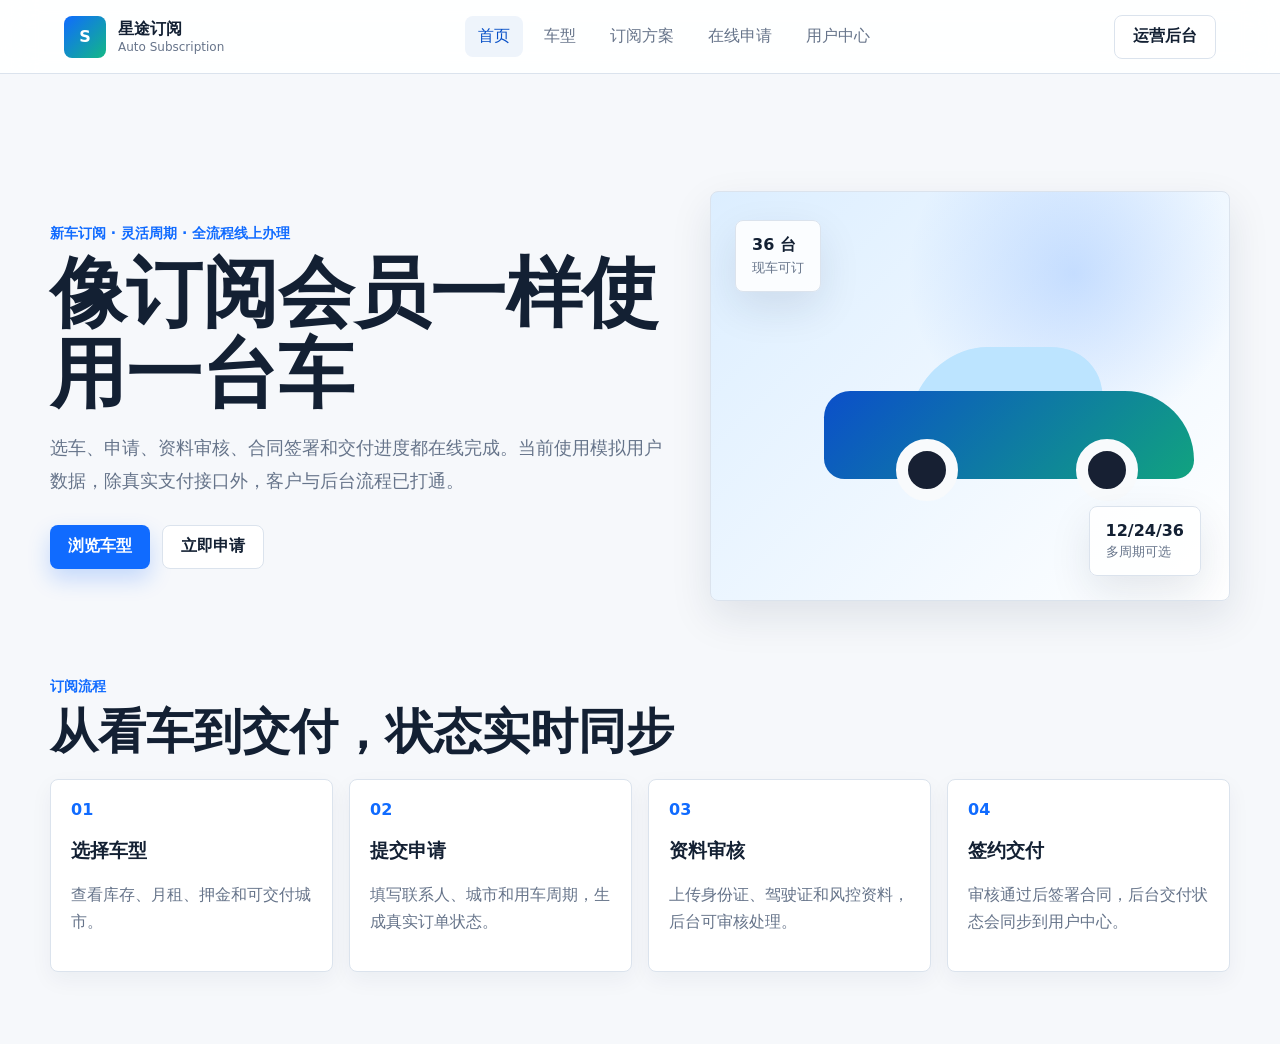
==== commit ca380ba6: "Split admin console and wire subscription workflow" ====
--- a/public/index.html
+++ b/public/index.html
@@ -19,19 +19,19 @@
         <a href="#home" data-route="home">首页</a>
         <a href="#models" data-route="models">车型</a>
         <a href="#plans" data-route="plans">订阅方案</a>
+        <a href="#apply" data-route="apply">在线申请</a>
         <a href="#user" data-route="user">用户中心</a>
-        <a href="#admin" data-route="admin">后台管理</a>
       </nav>
-      <a class="ghost-button" href="#apply" data-route="apply">在线申请</a>
+      <a class="ghost-button" href="./admin-login.html">运营后台</a>
     </header>
 
     <main>
-      <section class="page active" id="home" data-page="home">
+      <section class="page active" data-page="home">
         <div class="hero">
           <div class="hero-copy">
-            <span class="eyebrow">新车订阅 · 灵活换车 · 全流程线上办理</span>
+            <span class="eyebrow">新车订阅 · 灵活周期 · 全流程线上办理</span>
             <h1>像订阅会员一样使用一台车</h1>
-            <p>从选车、资料审核、签署合同到押金支付，一站式完成。适合城市通勤、企业短租和家庭阶段性用车。</p>
+            <p>选车、申请、资料审核、合同签署和交付进度都在线完成。当前使用模拟用户数据，除真实支付接口外，客户与后台流程已打通。</p>
             <div class="hero-actions">
               <a class="primary-button" href="#models" data-route="models">浏览车型</a>
               <a class="secondary-button" href="#apply" data-route="apply">立即申请</a>
@@ -45,8 +45,8 @@
               <div class="wheel right"></div>
             </div>
             <div class="floating-stat top">
-              <strong>最快 1 天</strong>
-              <span>审核交付</span>
+              <strong id="homeAvailable">-- 台</strong>
+              <span>现车可订</span>
             </div>
             <div class="floating-stat bottom">
               <strong>12/24/36</strong>
@@ -57,37 +57,21 @@
 
         <div class="section-header">
           <span>订阅流程</span>
-          <h2>从看车到开走，流程清楚可追踪</h2>
+          <h2>从看车到交付，状态实时同步</h2>
         </div>
         <div class="steps-grid">
-          <article>
-            <strong>01</strong>
-            <h3>选择车型</h3>
-            <p>查看库存、月租、押金和可交付城市。</p>
-          </article>
-          <article>
-            <strong>02</strong>
-            <h3>提交申请</h3>
-            <p>填写用车需求，上传身份证与驾驶证资料。</p>
-          </article>
-          <article>
-            <strong>03</strong>
-            <h3>审核签约</h3>
-            <p>风控审核通过后线上查看并签署合同。</p>
-          </article>
-          <article>
-            <strong>04</strong>
-            <h3>支付提车</h3>
-            <p>支付押金和首期月租，预约交付。</p>
-          </article>
-        </div>
-      </section>
-
-      <section class="page" id="models" data-page="models">
+          <article><strong>01</strong><h3>选择车型</h3><p>查看库存、月租、押金和可交付城市。</p></article>
+          <article><strong>02</strong><h3>提交申请</h3><p>填写联系人、城市和用车周期，生成真实订单状态。</p></article>
+          <article><strong>03</strong><h3>资料审核</h3><p>上传身份证、驾驶证和风控资料，后台可审核处理。</p></article>
+          <article><strong>04</strong><h3>签约交付</h3><p>审核通过后签署合同，后台交付状态会同步到用户中心。</p></article>
+        </div>
+      </section>
+
+      <section class="page" data-page="models">
         <div class="section-header">
           <span>车型列表页</span>
           <h2>选择适合你的订阅车型</h2>
-          <p>支持按级别、能源类型和库存状态快速筛选。</p>
+          <p>库存和上下架状态来自共享模拟数据，运营后台调整后前端会同步展示。</p>
         </div>
         <div class="filter-bar">
           <button class="filter active" data-filter="all">全部</button>
@@ -99,128 +83,99 @@
         <div class="model-grid" id="modelGrid"></div>
       </section>
 
-      <section class="page" id="detail" data-page="detail">
+      <section class="page" data-page="detail">
         <div class="detail-layout" id="detailView"></div>
       </section>
 
-      <section class="page" id="plans" data-page="plans">
+      <section class="page" data-page="plans">
         <div class="section-header">
           <span>订阅方案选择页</span>
           <h2>选择周期与服务包</h2>
-          <p>价格包含基础保险、保养和道路救援，可叠加里程包。</p>
+          <p>方案选择会写入当前申请草稿，并在确认订单、合同和后台订单中贯通。</p>
         </div>
         <div class="plan-grid" id="planGrid"></div>
       </section>
 
-      <section class="page" id="apply" data-page="apply">
+      <section class="page" data-page="apply">
         <div class="form-shell">
           <div>
             <span class="eyebrow">在线申请页</span>
             <h2>提交订阅申请</h2>
-            <p>填写后会进入资料上传与审核流程。当前为本地演示，不会真实提交。</p>
-          </div>
-          <form class="stacked-form">
-            <label>
-              订阅车型
-              <select>
-                <option>Model E 城市版</option>
-                <option>Voyage SUV Pro</option>
-                <option>Lux S 商务版</option>
-              </select>
-            </label>
-            <label>
-              用车城市
-              <input type="text" value="上海" />
-            </label>
-            <label>
-              预计开始时间
-              <input type="date" />
-            </label>
-            <label>
-              联系人姓名
-              <input type="text" placeholder="请输入姓名" />
-            </label>
-            <label>
-              手机号
-              <input type="tel" placeholder="请输入手机号" />
-            </label>
-            <label>
-              备注需求
-              <textarea placeholder="如交付地址、颜色偏好、企业用车等"></textarea>
-            </label>
-            <a class="primary-button wide" href="#upload" data-route="upload">下一步：上传资料</a>
+            <p>表单会进行基础校验并创建模拟订单，后续上传资料、合同签署、后台审核都会围绕该订单流转。</p>
+          </div>
+          <form class="stacked-form" id="applyForm">
+            <label>订阅车型<select name="modelId" id="applyModel"></select></label>
+            <label>订阅周期<select name="planId" id="applyPlan"></select></label>
+            <label>用车城市<input name="city" type="text" value="上海" required /></label>
+            <label>预计开始时间<input name="startDate" type="date" required /></label>
+            <label>联系人姓名<input name="name" type="text" value="陈女士" required /></label>
+            <label>手机号<input name="phone" type="tel" value="13800001234" pattern="^1[3-9]\d{9}$" required /></label>
+            <label>备注需求<textarea name="note" placeholder="如交付地址、颜色偏好、企业用车等"></textarea></label>
+            <button class="primary-button wide" type="submit">提交申请并进入资料上传</button>
           </form>
         </div>
       </section>
 
-      <section class="page" id="upload" data-page="upload">
+      <section class="page" data-page="upload">
         <div class="section-header">
           <span>身份/驾驶证资料上传页</span>
           <h2>上传审核资料</h2>
-          <p>资料用于实名认证、驾驶资质和风控校验。</p>
-        </div>
-        <div class="upload-grid">
-          <div class="upload-box">
+          <p>演示环境不上传真实文件，选择文件后会记录文件名和校验状态，用于后台风控审核。</p>
+        </div>
+        <form class="upload-grid" id="uploadForm">
+          <label class="upload-box">
             <strong>身份证正反面</strong>
-            <p>支持 JPG、PNG、PDF，需清晰无遮挡。</p>
-            <button>选择文件</button>
-          </div>
-          <div class="upload-box">
+            <p id="idDocName">支持 JPG、PNG、PDF，需清晰无遮挡。</p>
+            <input name="identity" type="file" accept=".jpg,.jpeg,.png,.pdf" required />
+          </label>
+          <label class="upload-box">
             <strong>驾驶证主页/副页</strong>
-            <p>有效期需覆盖订阅周期。</p>
-            <button>选择文件</button>
-          </div>
-          <div class="upload-box">
+            <p id="licenseDocName">有效期需覆盖订阅周期。</p>
+            <input name="license" type="file" accept=".jpg,.jpeg,.png,.pdf" required />
+          </label>
+          <label class="upload-box">
             <strong>补充风控资料</strong>
-            <p>企业用户可上传营业执照或授权书。</p>
-            <button>选择文件</button>
-          </div>
-        </div>
+            <p id="riskDocName">企业用户可上传营业执照或授权书。</p>
+            <input name="risk" type="file" accept=".jpg,.jpeg,.png,.pdf" />
+          </label>
+        </form>
         <div class="flow-actions">
           <a class="secondary-button" href="#apply" data-route="apply">返回申请</a>
-          <a class="primary-button" href="#confirm" data-route="confirm">提交审核并确认订单</a>
-        </div>
-      </section>
-
-      <section class="page" id="confirm" data-page="confirm">
+          <button class="primary-button" id="submitDocsButton" type="button">提交资料并确认订单</button>
+        </div>
+      </section>
+
+      <section class="page" data-page="confirm">
         <div class="checkout-layout">
           <div class="checkout-main">
             <span class="eyebrow">订单确认页</span>
             <h2>确认订阅订单</h2>
-            <div class="summary-list">
-              <div><span>车型</span><strong>Model E 城市版</strong></div>
-              <div><span>周期</span><strong>24 个月</strong></div>
-              <div><span>月租</span><strong>¥4,280/月</strong></div>
-              <div><span>押金</span><strong>¥12,000</strong></div>
-              <div><span>交付城市</span><strong>上海</strong></div>
-            </div>
+            <div class="summary-list" id="orderSummary"></div>
           </div>
           <aside class="checkout-side">
             <h3>费用合计</h3>
-            <div class="price-line"><span>押金</span><strong>¥12,000</strong></div>
-            <div class="price-line"><span>首期月租</span><strong>¥4,280</strong></div>
-            <div class="price-total"><span>本次应付</span><strong>¥16,280</strong></div>
-            <a class="primary-button wide" href="#payment" data-route="payment">去支付</a>
+            <div id="feeSummary"></div>
+            <button class="primary-button wide" id="confirmOrderButton">确认订单</button>
           </aside>
         </div>
       </section>
 
-      <section class="page" id="payment" data-page="payment">
+      <section class="page" data-page="payment">
         <div class="payment-panel">
           <span class="eyebrow">支付/押金支付页</span>
-          <h2>支付押金与首期月租</h2>
+          <h2>支付接口待接入</h2>
           <div class="pay-methods">
             <button class="pay-method active">微信支付</button>
             <button class="pay-method">支付宝</button>
             <button class="pay-method">企业转账</button>
           </div>
-          <div class="qr-code">¥16,280</div>
-          <p>支付成功后订单进入“待签约/交付”状态。</p>
-          <a class="primary-button" href="#contract" data-route="contract">模拟支付成功</a>
-        </div>
-      </section>
-
-      <section class="page" id="user" data-page="user">
+          <div class="qr-code" id="payAmount">--</div>
+          <p>本版本按要求不接入真实支付接口。点击下方按钮会生成“待支付”账单，后台支付管理可看到该记录。</p>
+          <button class="primary-button" id="mockPaymentButton">生成待支付账单</button>
+        </div>
+      </section>
+
+      <section class="page" data-page="user">
         <div class="dashboard-layout">
           <aside class="sidebar">
             <strong>用户中心</strong>
@@ -234,83 +189,27 @@
               <span>用户中心</span>
               <h2>我的订阅</h2>
             </div>
-            <div class="user-card">
-              <div>
-                <h3>Model E 城市版</h3>
-                <p>订单号：SO20260521001 · 状态：待签署合同</p>
-              </div>
-              <a class="secondary-button" href="#contract" data-route="contract">查看合同</a>
-            </div>
-            <div class="progress-line">
-              <span class="done">申请</span>
-              <span class="done">审核</span>
-              <span class="active">签约</span>
-              <span>支付</span>
-              <span>交付</span>
-            </div>
-            <div class="metric-grid">
-              <article><span>下次账单</span><strong>2026-06-21</strong></article>
-              <article><span>月租</span><strong>¥4,280</strong></article>
-              <article><span>剩余里程</span><strong>1,820 km</strong></article>
-            </div>
-          </div>
-        </div>
-      </section>
-
-      <section class="page" id="contract" data-page="contract">
+            <div id="userCenter"></div>
+          </div>
+        </div>
+      </section>
+
+      <section class="page" data-page="contract">
         <div class="contract-layout">
-          <div class="contract-doc">
-            <span>汽车订阅服务合同</span>
-            <h2>星途订阅平台车辆订阅协议</h2>
-            <p>甲方为车辆订阅服务提供方，乙方为订阅用户。双方确认车辆、费用、交付、保险、违约与退订规则，并通过电子签名完成合同确认。</p>
-            <div class="contract-clause">1. 订阅车辆：Model E 城市版，车架号待交付时确认。</div>
-            <div class="contract-clause">2. 订阅周期：24 个月，月租 ¥4,280，押金 ¥12,000。</div>
-            <div class="contract-clause">3. 费用支付：乙方应按月支付订阅费用，逾期将触发提醒与风控流程。</div>
-            <div class="signature-box">点击右侧按钮完成电子签署</div>
-          </div>
+          <div class="contract-doc" id="contractDoc"></div>
           <aside class="contract-actions">
             <span class="eyebrow">合同查看与签署页</span>
-            <h3>签署状态</h3>
-            <p>合同模板已生成，等待用户电子签。</p>
+            <h3 id="contractStatus">签署状态</h3>
+            <p>合同由当前订单自动生成，签署后会同步到运营后台合同管理。</p>
             <button class="primary-button wide" id="signButton">电子签署</button>
-            <button class="secondary-button wide">下载合同</button>
+            <button class="secondary-button wide" id="downloadContractButton">下载合同</button>
           </aside>
         </div>
       </section>
-
-      <section class="page" id="admin" data-page="admin">
-        <div class="admin-layout">
-          <aside class="admin-menu">
-            <strong>运营后台</strong>
-            <button class="admin-tab active" data-admin="vehicles">车辆管理</button>
-            <button class="admin-tab" data-admin="pricing">价格管理</button>
-            <button class="admin-tab" data-admin="orders">订单管理</button>
-            <button class="admin-tab" data-admin="customers">客户管理</button>
-            <button class="admin-tab" data-admin="contracts">合同管理</button>
-            <button class="admin-tab" data-admin="payments">支付管理</button>
-            <button class="admin-tab" data-admin="risk">风控审核</button>
-            <button class="admin-tab" data-admin="analytics">运营数据</button>
-          </aside>
-          <section class="admin-content">
-            <div class="admin-head">
-              <div>
-                <span class="eyebrow">后台模块</span>
-                <h2 id="adminTitle">车辆管理</h2>
-              </div>
-              <button class="primary-button">新增记录</button>
-            </div>
-            <div class="admin-kpis" id="adminKpis"></div>
-            <div class="table-wrap">
-              <table>
-                <thead id="adminTableHead"></thead>
-                <tbody id="adminTableBody"></tbody>
-              </table>
-            </div>
-          </section>
-        </div>
-      </section>
     </main>
 
+    <div class="toast" id="toast" role="status" aria-live="polite"></div>
+    <script src="./data.js"></script>
     <script src="./app.js"></script>
   </body>
 </html>
--- a/public/styles.css
+++ b/public/styles.css
@@ -23,12 +23,14 @@
 
 html {
   scroll-behavior: smooth;
+  -webkit-text-size-adjust: 100%;
 }
 
 body {
   margin: 0;
   background: var(--bg);
   color: var(--text);
+  overflow-x: hidden;
 }
 
 a {
@@ -41,6 +43,14 @@
 select,
 textarea {
   font: inherit;
+}
+
+button,
+a,
+input,
+select,
+textarea {
+  -webkit-tap-highlight-color: transparent;
 }
 
 .topbar {
@@ -178,6 +188,7 @@
   cursor: pointer;
   font-weight: 800;
   padding: 0 18px;
+  touch-action: manipulation;
 }
 
 .primary-button {
@@ -188,6 +199,14 @@
 
 .primary-button:hover {
   background: var(--primary-dark);
+}
+
+.primary-button:disabled,
+.secondary-button:disabled,
+.ghost-button:disabled,
+button:disabled {
+  cursor: not-allowed;
+  opacity: 0.55;
 }
 
 .secondary-button,
@@ -195,6 +214,16 @@
   background: var(--panel);
   border: 1px solid var(--line);
   color: var(--text);
+}
+
+.compact-button {
+  min-height: 34px;
+  padding: 0 11px;
+  font-size: 13px;
+}
+
+.danger-action {
+  color: var(--danger);
 }
 
 .wide {
@@ -580,6 +609,15 @@
   color: var(--primary-dark);
   background: #f4f8ff;
   cursor: pointer;
+}
+
+.upload-box input[type="file"] {
+  width: 100%;
+  border: 1px dashed var(--primary);
+  border-radius: 8px;
+  color: var(--muted);
+  background: #f4f8ff;
+  padding: 10px;
 }
 
 .checkout-main,
@@ -751,6 +789,16 @@
   font-size: 34px;
 }
 
+.admin-head h1 {
+  margin: 6px 0 0;
+  font-size: 36px;
+}
+
+.admin-head p {
+  margin: 8px 0 0;
+  color: var(--muted);
+}
+
 .admin-kpis {
   grid-template-columns: repeat(3, minmax(0, 1fr));
   margin-bottom: 18px;
@@ -766,6 +814,7 @@
   overflow-x: auto;
   border: 1px solid var(--line);
   border-radius: 8px;
+  -webkit-overflow-scrolling: touch;
 }
 
 table {
@@ -801,6 +850,85 @@
   font-weight: 800;
 }
 
+.action-cell {
+  display: flex;
+  flex-wrap: wrap;
+  gap: 8px;
+}
+
+.empty-state {
+  background: var(--panel);
+  border: 1px solid var(--line);
+  border-radius: 8px;
+  padding: 28px;
+}
+
+.empty-state p {
+  color: var(--muted);
+}
+
+.toast {
+  position: fixed;
+  right: 18px;
+  bottom: 18px;
+  z-index: 50;
+  max-width: min(420px, calc(100vw - 36px));
+  padding: 13px 16px;
+  color: white;
+  background: #132033;
+  border-radius: 8px;
+  box-shadow: var(--shadow);
+  opacity: 0;
+  pointer-events: none;
+  transform: translateY(10px);
+  transition: opacity 0.18s ease, transform 0.18s ease;
+}
+
+.toast.show {
+  opacity: 1;
+  transform: translateY(0);
+}
+
+.login-page {
+  min-height: 100vh;
+  background:
+    radial-gradient(circle at 20% 10%, rgba(16, 107, 255, 0.14), transparent 30%),
+    linear-gradient(135deg, #f6f8fb, #eef6ff);
+}
+
+.login-shell {
+  display: grid;
+  min-height: 100vh;
+  place-items: center;
+  padding: 24px;
+}
+
+.login-card {
+  display: grid;
+  gap: 24px;
+  width: min(460px, 100%);
+  background: var(--panel);
+  border: 1px solid var(--line);
+  border-radius: 8px;
+  box-shadow: var(--shadow);
+  padding: 30px;
+}
+
+.login-card h1 {
+  margin: 10px 0 10px;
+  font-size: 34px;
+  line-height: 1.12;
+}
+
+.login-card p {
+  color: var(--muted);
+  line-height: 1.7;
+}
+
+.admin-page {
+  width: min(1280px, calc(100% - 36px));
+}
+
 @media (max-width: 980px) {
   .topbar,
   .main-nav {
@@ -811,6 +939,13 @@
     justify-content: flex-start;
     order: 3;
     width: 100%;
+    overflow-x: auto;
+    padding-bottom: 2px;
+    scrollbar-width: none;
+  }
+
+  .main-nav::-webkit-scrollbar {
+    display: none;
   }
 
   .hero,
@@ -840,31 +975,142 @@
 }
 
 @media (max-width: 620px) {
+  body {
+    background: #f8fafc;
+  }
+
   .page {
     width: min(100% - 24px, 1180px);
-    padding-top: 26px;
+    padding: 24px 0 44px;
   }
 
   .topbar {
-    padding: 12px;
-  }
-
-  .ghost-button {
+    gap: 10px;
+    min-height: auto;
+    padding: 10px 12px;
+  }
+
+  .brand {
+    min-width: 0;
+  }
+
+  .brand-mark {
+    width: 38px;
+    height: 38px;
+  }
+
+  .brand strong {
+    font-size: 15px;
+  }
+
+  .brand small {
+    display: none;
+  }
+
+  .main-nav {
+    display: grid;
+    grid-auto-columns: max-content;
+    grid-auto-flow: column;
+    gap: 8px;
+    margin: 0 -12px;
+    padding: 2px 12px 8px;
+    width: calc(100% + 24px);
+  }
+
+  .main-nav a {
+    background: white;
+    border: 1px solid var(--line);
+    padding: 9px 12px;
+    white-space: nowrap;
+  }
+
+  .ghost-button,
+  .hero-actions .primary-button,
+  .hero-actions .secondary-button,
+  .flow-actions .primary-button,
+  .flow-actions .secondary-button {
     width: 100%;
   }
 
   .hero {
     min-height: unset;
+    gap: 24px;
+  }
+
+  .hero-copy h1 {
+    font-size: 38px;
+    line-height: 1.12;
+  }
+
+  .hero-copy p {
+    font-size: 16px;
+    line-height: 1.7;
+  }
+
+  .hero-actions,
+  .flow-actions {
+    margin-top: 20px;
   }
 
   .hero-visual {
-    min-height: 290px;
+    min-height: 260px;
   }
 
   .car-illustration {
-    right: -28px;
-    bottom: 70px;
-    transform: scale(0.72);
+    right: -56px;
+    bottom: 54px;
+    transform: scale(0.64);
+  }
+
+  .floating-stat {
+    padding: 11px 12px;
+  }
+
+  .floating-stat.top {
+    left: 14px;
+    top: 14px;
+  }
+
+  .floating-stat.bottom {
+    right: 14px;
+    bottom: 14px;
+  }
+
+  .section-header {
+    margin-bottom: 18px;
+  }
+
+  .section-header h2,
+  .form-shell h2,
+  .checkout-main h2,
+  .payment-panel h2 {
+    font-size: 28px;
+    line-height: 1.16;
+  }
+
+  .section-header.compact h2,
+  .admin-head h2 {
+    font-size: 28px;
+  }
+
+  .filter-bar,
+  .pay-methods {
+    display: grid;
+    grid-auto-columns: max-content;
+    grid-auto-flow: column;
+    overflow-x: auto;
+    padding-bottom: 6px;
+    scrollbar-width: none;
+  }
+
+  .filter-bar::-webkit-scrollbar,
+  .pay-methods::-webkit-scrollbar {
+    display: none;
+  }
+
+  .filter,
+  .pay-method {
+    white-space: nowrap;
   }
 
   .steps-grid,
@@ -883,4 +1129,176 @@
     align-items: stretch;
     flex-direction: column;
   }
-}
+
+  .steps-grid article,
+  .model-card,
+  .plan-card,
+  .upload-box,
+  .metric-grid article,
+  .admin-kpis article,
+  .detail-media,
+  .detail-panel,
+  .checkout-main,
+  .checkout-side,
+  .contract-doc,
+  .contract-actions,
+  .form-shell,
+  .dashboard-main,
+  .admin-content,
+  .payment-panel {
+    padding: 16px;
+  }
+
+  .model-image {
+    min-height: 130px;
+  }
+
+  .card-foot,
+  .summary-list div,
+  .price-line,
+  .price-total {
+    align-items: flex-start;
+    flex-direction: column;
+    gap: 6px;
+  }
+
+  .card-foot .secondary-button {
+    width: 100%;
+  }
+
+  .detail-media {
+    min-height: 230px;
+  }
+
+  .detail-media .mini-car {
+    height: 92px;
+    margin-bottom: 30px;
+    width: 88%;
+  }
+
+  .upload-box {
+    min-height: 150px;
+  }
+
+  .qr-code {
+    width: min(210px, 72vw);
+    height: min(210px, 72vw);
+    font-size: 24px;
+  }
+
+  .sidebar,
+  .admin-menu {
+    display: grid;
+    grid-auto-columns: max-content;
+    grid-auto-flow: column;
+    gap: 8px;
+    overflow-x: auto;
+    padding: 12px;
+    scrollbar-width: none;
+  }
+
+  .sidebar::-webkit-scrollbar,
+  .admin-menu::-webkit-scrollbar {
+    display: none;
+  }
+
+  .sidebar strong,
+  .admin-menu strong {
+    align-self: center;
+    white-space: nowrap;
+  }
+
+  .sidebar a,
+  .admin-tab {
+    background: var(--panel-soft);
+    white-space: nowrap;
+  }
+
+  .progress-line {
+    grid-template-columns: repeat(5, minmax(74px, 1fr));
+    overflow-x: auto;
+    padding-bottom: 4px;
+  }
+
+  .contract-doc {
+    min-height: unset;
+  }
+
+  .contract-doc h2 {
+    text-align: left;
+  }
+
+  .table-wrap {
+    border: 0;
+    overflow: visible;
+  }
+
+  table,
+  thead,
+  tbody,
+  tr,
+  th,
+  td {
+    display: block;
+  }
+
+  table {
+    min-width: 0;
+    background: transparent;
+  }
+
+  thead {
+    display: none;
+  }
+
+  tbody {
+    display: grid;
+    gap: 12px;
+  }
+
+  tr {
+    background: white;
+    border: 1px solid var(--line);
+    border-radius: 8px;
+    box-shadow: 0 8px 22px rgba(21, 42, 70, 0.05);
+    overflow: hidden;
+  }
+
+  td {
+    display: flex;
+    align-items: center;
+    justify-content: space-between;
+    gap: 14px;
+    min-height: 48px;
+    padding: 12px 14px;
+    white-space: normal;
+  }
+
+  td::before {
+    content: attr(data-label);
+    color: var(--muted);
+    flex: 0 0 auto;
+    font-size: 13px;
+    font-weight: 700;
+  }
+}
+
+@media (max-width: 380px) {
+  .hero-copy h1 {
+    font-size: 34px;
+  }
+
+  .section-header h2,
+  .form-shell h2,
+  .checkout-main h2,
+  .payment-panel h2 {
+    font-size: 25px;
+  }
+
+  .primary-button,
+  .secondary-button,
+  .ghost-button {
+    min-height: 46px;
+    padding: 0 14px;
+  }
+}
